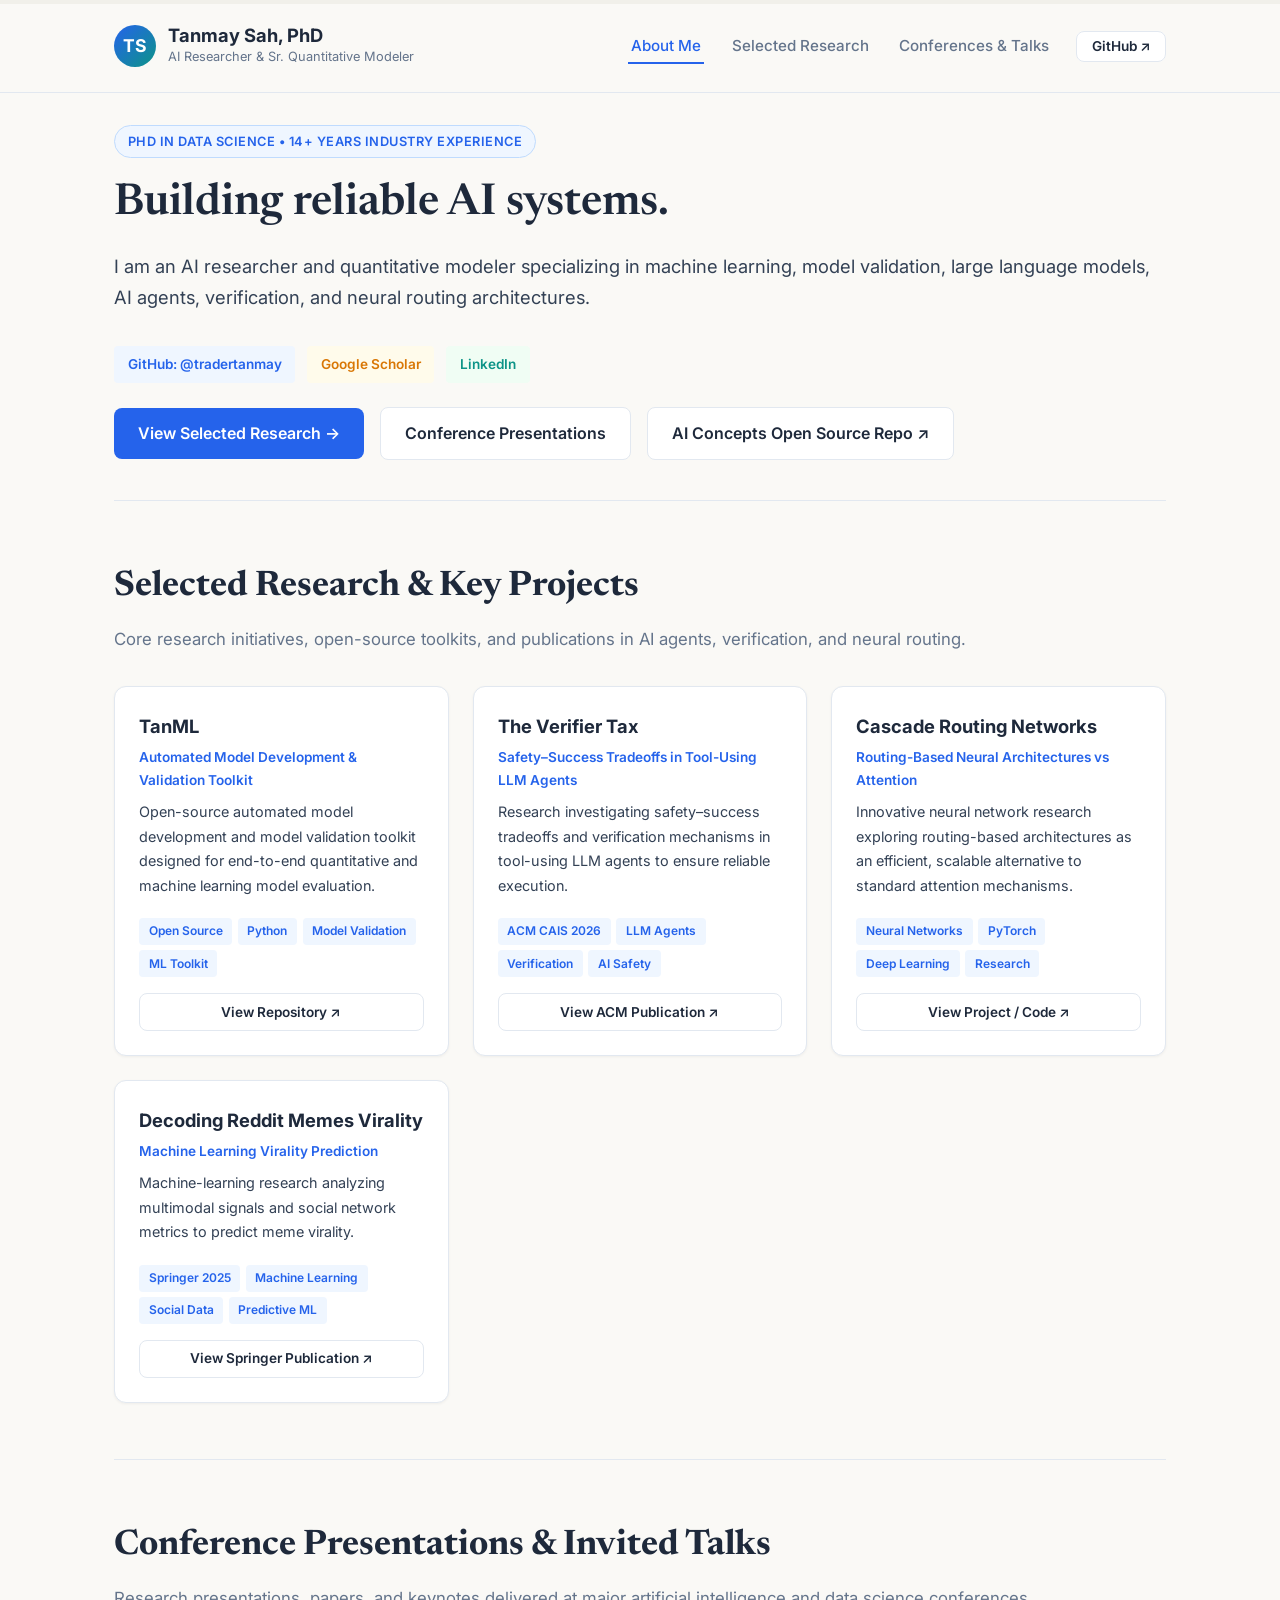
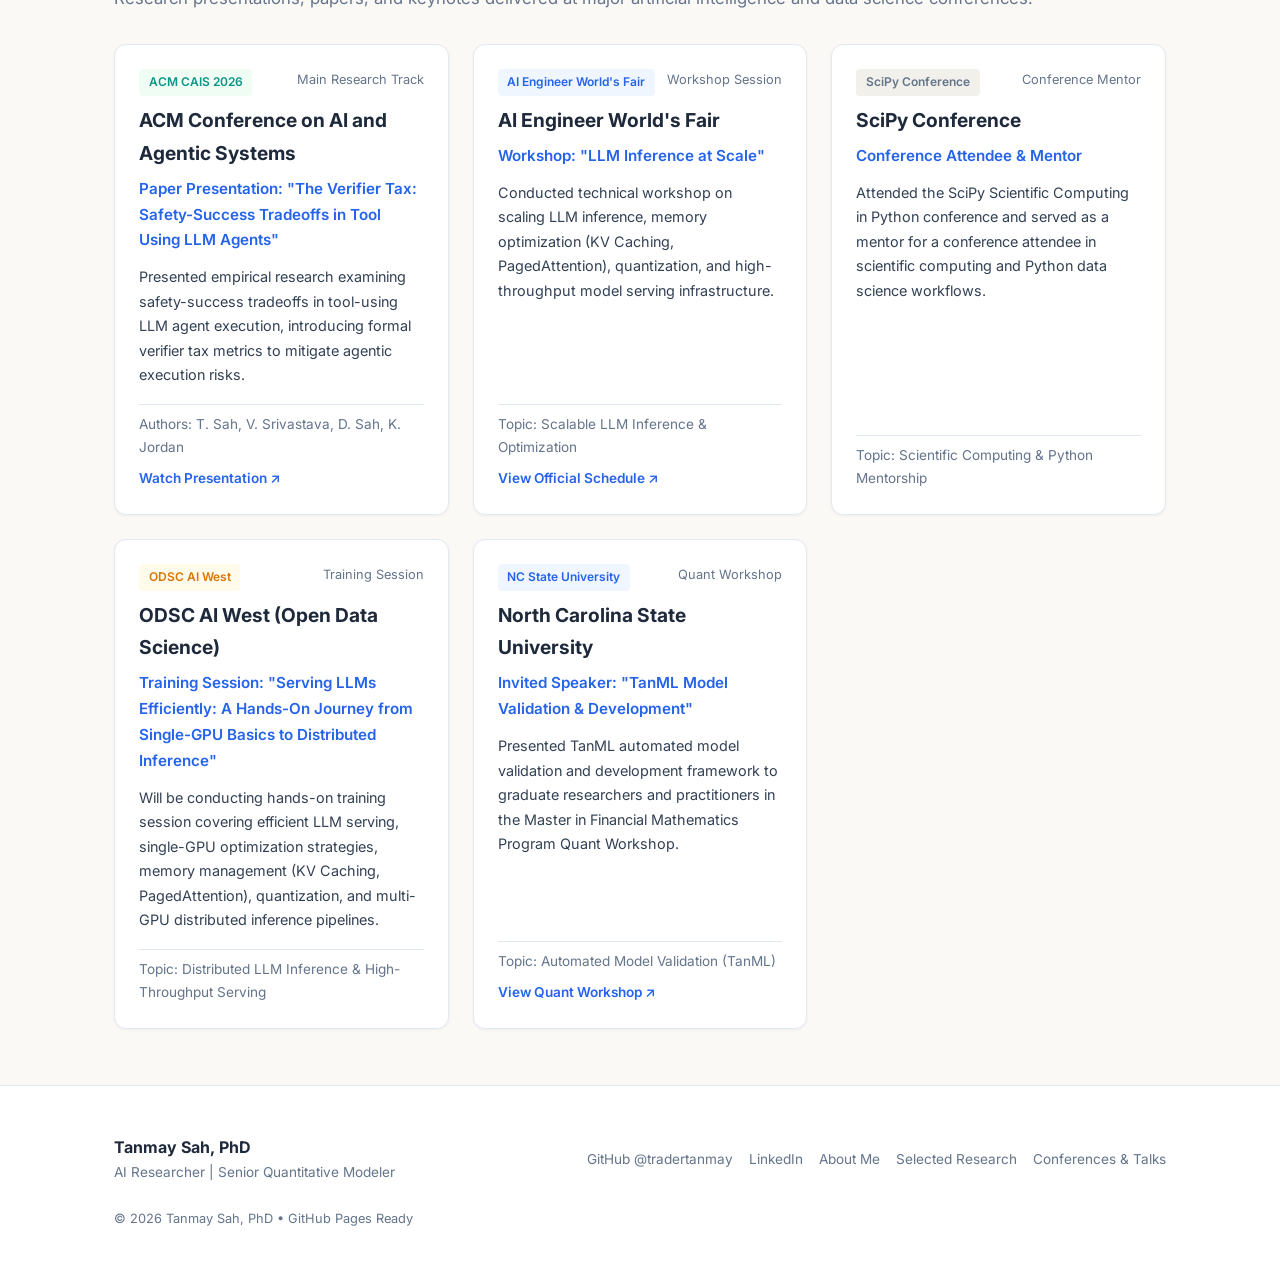
==== index.html @ 52bc6971 "Update Google Scholar profile link to zKhoa-QAAAAJ" ====
<!DOCTYPE html>
<html lang="en">
<head>
  <meta charset="UTF-8">
  <meta name="viewport" content="width=device-width, initial-scale=1.0">
  <title>Tanmay Sah, PhD | AI Researcher & Senior Quantitative Modeler</title>
  <meta name="description" content="Personal website of Dr. Tanmay Sah — AI Researcher & Senior Quantitative Modeler with 14+ years experience. Research, open source toolkits, and conference presentations.">
  
  <!-- CSS Stylesheets -->
  <link rel="stylesheet" href="css/style.css">
</head>
<body class="font-md">

  <!-- Reading Progress Bar -->
  <div id="reading-progress-container">
    <div id="reading-progress-bar"></div>
  </div>

  <!-- Header Navigation -->
  <header>
    <div class="container nav-wrapper">
      <a href="#" class="brand">
        <div class="brand-avatar">TS</div>
        <div class="brand-info">
          <h1>Tanmay Sah, PhD</h1>
          <p>AI Researcher & Sr. Quantitative Modeler</p>
        </div>
      </a>

      <ul class="nav-links" id="nav-menu">
        <li><a href="#about" class="nav-link active">About Me</a></li>
        <li><a href="#research" class="nav-link">Selected Research</a></li>
        <li><a href="#conferences" class="nav-link">Conferences & Talks</a></li>
        <li><a href="https://github.com/tradertanmay" target="_blank" class="btn-secondary" style="padding: 0.4rem 0.9rem; font-size: 0.85rem;">GitHub ↗</a></li>
      </ul>
    </div>
  </header>

  <main class="container">
    
    <!-- 1. ABOUT ME SECTION -->
    <section class="hero" id="about" style="padding-top: 2rem;">
      <div class="hero-tag">PhD in Data Science &bull; 14+ Years Industry Experience</div>
      <h2 class="hero-title">Building reliable AI systems.</h2>
      <p class="hero-description">
        I am an AI researcher and quantitative modeler specializing in machine learning, model validation, large language models, AI agents, verification, and neural routing architectures.
      </p>

      <!-- Academic & Social Badges -->
      <div style="display: flex; gap: 0.75rem; flex-wrap: wrap; margin-bottom: 1.5rem;">
        <a href="https://github.com/tradertanmay" target="_blank" class="badge badge-primary" style="text-decoration: none; padding: 0.45rem 0.85rem; font-size: 0.85rem;">GitHub: @tradertanmay</a>
        <a href="https://scholar.google.com/citations?hl=en&user=zKhoa-QAAAAJ" target="_blank" class="badge badge-warning" style="text-decoration: none; padding: 0.45rem 0.85rem; font-size: 0.85rem;">Google Scholar</a>
        <a href="https://www.linkedin.com/in/tanmay-sah/" target="_blank" class="badge badge-success" style="text-decoration: none; padding: 0.45rem 0.85rem; font-size: 0.85rem;">LinkedIn</a>
      </div>

      <div class="hero-actions">
        <a href="#research" class="btn-primary">View Selected Research →</a>
        <a href="#conferences" class="btn-secondary">Conference Presentations</a>
        <a href="https://github.com/tradertanmay/ai-concepts" target="_blank" class="btn-secondary">AI Concepts Open Source Repo ↗</a>
      </div>
    </section>

    <!-- 2. SELECTED RESEARCH & KEY PROJECTS -->
    <section class="section" id="research">
      <div class="section-header">
        <h2 class="section-title">Selected Research & Key Projects</h2>
        <p class="section-subtitle">Core research initiatives, open-source toolkits, and publications in AI agents, verification, and neural routing.</p>
      </div>

      <div class="grid-2" id="resume-projects-grid"></div>
    </section>

    <!-- 3. CONFERENCE PRESENTATIONS & INVITED TALKS -->
    <section class="section" id="conferences">
      <div class="section-header">
        <h2 class="section-title">Conference Presentations & Invited Talks</h2>
        <p class="section-subtitle">Research presentations, papers, and keynotes delivered at major artificial intelligence and data science conferences.</p>
      </div>

      <div class="grid-2">
        <div class="card" style="display: flex; flex-direction: column; justify-content: space-between;">
          <div>
            <div style="display: flex; justify-content: space-between; align-items: flex-start; margin-bottom: 0.5rem;">
              <span class="badge badge-success">ACM CAIS 2026</span>
              <span style="font-size: 0.8rem; color: var(--text-muted);">Main Research Track</span>
            </div>
            <h3 style="font-size: 1.2rem; color: var(--text-ink); margin-bottom: 0.4rem;">ACM Conference on AI and Agentic Systems</h3>
            <p style="font-size: 0.95rem; color: var(--accent-primary); font-weight: 600; margin-bottom: 0.75rem;">Paper Presentation: "The Verifier Tax: Safety-Success Tradeoffs in Tool Using LLM Agents"</p>
            <p style="font-size: 0.9rem; color: var(--text-body); margin-bottom: 1rem;">
              Presented empirical research examining safety-success tradeoffs in tool-using LLM agent execution, introducing formal verifier tax metrics to mitigate agentic execution risks.
            </p>
          </div>
          <div style="font-size: 0.85rem; color: var(--text-muted); border-top: 1px solid var(--border-color); padding-top: 0.5rem; display: flex; justify-content: space-between; align-items: center; flex-wrap: wrap; gap: 0.5rem;">
            <span>Authors: T. Sah, V. Srivastava, D. Sah, K. Jordan</span>
            <a href="https://www.youtube.com/watch?v=Mr5lr1MBDSM&t=310s" target="_blank" style="color: var(--accent-primary); font-weight: 600; text-decoration: none;">Watch Presentation ↗</a>
          </div>
        </div>

        <div class="card" style="display: flex; flex-direction: column; justify-content: space-between;">
          <div>
            <div style="display: flex; justify-content: space-between; align-items: flex-start; margin-bottom: 0.5rem;">
              <span class="badge badge-primary">AI Engineer World's Fair</span>
              <span style="font-size: 0.8rem; color: var(--text-muted);">Workshop Session</span>
            </div>
            <h3 style="font-size: 1.2rem; color: var(--text-ink); margin-bottom: 0.4rem;">AI Engineer World's Fair</h3>
            <p style="font-size: 0.95rem; color: var(--accent-primary); font-weight: 600; margin-bottom: 0.75rem;">Workshop: "LLM Inference at Scale"</p>
            <p style="font-size: 0.9rem; color: var(--text-body); margin-bottom: 1rem;">
              Conducted technical workshop on scaling LLM inference, memory optimization (KV Caching, PagedAttention), quantization, and high-throughput model serving infrastructure.
            </p>
          </div>
          <div style="font-size: 0.85rem; color: var(--text-muted); border-top: 1px solid var(--border-color); padding-top: 0.5rem; display: flex; justify-content: space-between; align-items: center; flex-wrap: wrap; gap: 0.5rem;">
            <span>Topic: Scalable LLM Inference & Optimization</span>
            <a href="https://www.ai.engineer/worldsfair/schedule?view=canvas&session=asn_slot_2026_06_29_workshop_track_03_1210_2026_06_15t12_20_19_746z" target="_blank" style="color: var(--accent-primary); font-weight: 600; text-decoration: none;">View Official Schedule ↗</a>
          </div>
        </div>

        <div class="card" style="display: flex; flex-direction: column; justify-content: space-between;">
          <div>
            <div style="display: flex; justify-content: space-between; align-items: flex-start; margin-bottom: 0.5rem;">
              <span class="badge">SciPy Conference</span>
              <span style="font-size: 0.8rem; color: var(--text-muted);">Conference Mentor</span>
            </div>
            <h3 style="font-size: 1.2rem; color: var(--text-ink); margin-bottom: 0.4rem;">SciPy Conference</h3>
            <p style="font-size: 0.95rem; color: var(--accent-primary); font-weight: 600; margin-bottom: 0.75rem;">Conference Attendee & Mentor</p>
            <p style="font-size: 0.9rem; color: var(--text-body); margin-bottom: 1rem;">
              Attended the SciPy Scientific Computing in Python conference and served as a mentor for a conference attendee in scientific computing and Python data science workflows.
            </p>
          </div>
          <div style="font-size: 0.85rem; color: var(--text-muted); border-top: 1px solid var(--border-color); padding-top: 0.5rem;">
            Topic: Scientific Computing & Python Mentorship
          </div>
        </div>

        <div class="card" style="display: flex; flex-direction: column; justify-content: space-between;">
          <div>
            <div style="display: flex; justify-content: space-between; align-items: flex-start; margin-bottom: 0.5rem;">
              <span class="badge badge-warning">ODSC AI West</span>
              <span style="font-size: 0.8rem; color: var(--text-muted);">Training Session</span>
            </div>
            <h3 style="font-size: 1.2rem; color: var(--text-ink); margin-bottom: 0.4rem;">ODSC AI West (Open Data Science)</h3>
            <p style="font-size: 0.95rem; color: var(--accent-primary); font-weight: 600; margin-bottom: 0.75rem;">Training Session: "Serving LLMs Efficiently: A Hands-On Journey from Single-GPU Basics to Distributed Inference"</p>
            <p style="font-size: 0.9rem; color: var(--text-body); margin-bottom: 1rem;">
              Will be conducting hands-on training session covering efficient LLM serving, single-GPU optimization strategies, memory management (KV Caching, PagedAttention), quantization, and multi-GPU distributed inference pipelines.
            </p>
          </div>
          <div style="font-size: 0.85rem; color: var(--text-muted); border-top: 1px solid var(--border-color); padding-top: 0.5rem;">
            Topic: Distributed LLM Inference & High-Throughput Serving
          </div>
        </div>

        <div class="card" style="display: flex; flex-direction: column; justify-content: space-between;">
          <div>
            <div style="display: flex; justify-content: space-between; align-items: flex-start; margin-bottom: 0.5rem;">
              <span class="badge badge-primary">NC State University</span>
              <span style="font-size: 0.8rem; color: var(--text-muted);">Quant Workshop</span>
            </div>
            <h3 style="font-size: 1.2rem; color: var(--text-ink); margin-bottom: 0.4rem;">North Carolina State University</h3>
            <p style="font-size: 0.95rem; color: var(--accent-primary); font-weight: 600; margin-bottom: 0.75rem;">Invited Speaker: "TanML Model Validation & Development"</p>
            <p style="font-size: 0.9rem; color: var(--text-body); margin-bottom: 1rem;">
              Presented TanML automated model validation and development framework to graduate researchers and practitioners in the Master in Financial Mathematics Program Quant Workshop.
            </p>
          </div>
          <div style="font-size: 0.85rem; color: var(--text-muted); border-top: 1px solid var(--border-color); padding-top: 0.5rem; display: flex; justify-content: space-between; align-items: center; flex-wrap: wrap; gap: 0.5rem;">
            <span>Topic: Automated Model Validation (TanML)</span>
            <a href="https://financialmath.sciences.ncsu.edu/quantworkshop/" target="_blank" style="color: var(--accent-primary); font-weight: 600; text-decoration: none;">View Quant Workshop ↗</a>
          </div>
        </div>
      </div>
    </section>

  </main>

  <!-- Footer -->
  <footer>
    <div class="container footer-content">
      <div>
        <h4 style="font-size: 1rem; color: var(--text-ink); font-weight: 700;">Tanmay Sah, PhD</h4>
        <p style="font-size: 0.85rem; color: var(--text-muted);">AI Researcher | Senior Quantitative Modeler</p>
      </div>

      <div style="display: flex; gap: 1rem; font-size: 0.85rem;">
        <a href="https://github.com/tradertanmay" target="_blank" style="color: var(--text-muted); text-decoration: none;">GitHub @tradertanmay</a>
        <a href="https://www.linkedin.com/in/tanmay-sah/" target="_blank" style="color: var(--text-muted); text-decoration: none;">LinkedIn</a>
        <a href="#about" style="color: var(--text-muted); text-decoration: none;">About Me</a>
        <a href="#research" style="color: var(--text-muted); text-decoration: none;">Selected Research</a>
        <a href="#conferences" style="color: var(--text-muted); text-decoration: none;">Conferences & Talks</a>
      </div>

      <div style="font-size: 0.8rem; color: var(--text-muted);">
        © 2026 Tanmay Sah, PhD &bull; GitHub Pages Ready
      </div>
    </div>
  </footer>

  <!-- JS Scripts -->
  <script src="js/resume-data.js"></script>
  <script src="js/app.js"></script>
</body>
</html>
---- css/style.css ----
/* ==========================================================================
   READER-FIRST COMFORT LIGHT THEME DESIGN SYSTEM
   ========================================================================== */

@import url('https://fonts.googleapis.com/css2?family=Inter:wght@400;500;600;700&family=Newsreader:ital,opsz,wght@0,6..72,400;0,6..72,600;1,6..72,400&family=JetBrains+Mono:wght@400;500&display=swap');

:root {
  /* Color Palette - Reader First Paper & Ink */
  --bg-paper: #FAF9F6;
  --bg-card: #FFFFFF;
  --bg-subtle: #F1F0EA;
  --bg-hover: #EBE8DF;
  
  --text-ink: #1E293B;
  --text-body: #334155;
  --text-muted: #64748B;
  --text-light: #94A3B8;
  
  --accent-primary: #2563EB;
  --accent-primary-hover: #1D4ED8;
  --accent-secondary: #0D9488;
  --accent-warm: #D97706;
  --accent-highlight: #FEF08A;
  
  --border-color: #E2E8F0;
  --border-dark: #CBD5E1;
  
  --shadow-sm: 0 1px 3px rgba(0, 0, 0, 0.05);
  --shadow-md: 0 4px 12px rgba(0, 0, 0, 0.06);
  --shadow-lg: 0 10px 25px rgba(0, 0, 0, 0.08);
  
  --font-serif: 'Newsreader', Georgia, serif;
  --font-sans: 'Inter', -apple-system, BlinkMacSystemFont, sans-serif;
  --font-mono: 'JetBrains Mono', monospace;

  --reading-measure: 720px;
  --font-scale: 1;
}

/* Font Size Modifiers for Reader Comfort */
body.font-sm { --font-scale: 0.9; }
body.font-md { --font-scale: 1; }
body.font-lg { --font-scale: 1.15; }
body.font-xl { --font-scale: 1.3; }

/* Reset & Base Styles */
*, *::before, *::after {
  box-sizing: border-box;
  margin: 0;
  padding: 0;
}

html {
  scroll-behavior: smooth;
  font-size: calc(16px * var(--font-scale));
}

body {
  background-color: var(--bg-paper);
  color: var(--text-body);
  font-family: var(--font-sans);
  line-height: 1.7;
  -webkit-font-smoothing: antialiased;
  -moz-osx-font-smoothing: grayscale;
  transition: background-color 0.3s ease, font-size 0.2s ease;
}

/* Reading Progress Bar */
#reading-progress-container {
  position: fixed;
  top: 0;
  left: 0;
  width: 100%;
  height: 4px;
  background: var(--bg-subtle);
  z-index: 1000;
}

#reading-progress-bar {
  height: 100%;
  width: 0%;
  background: linear-gradient(90deg, var(--accent-primary), var(--accent-secondary));
  transition: width 0.1s linear;
}

/* Container */
.container {
  max-width: 1100px;
  margin: 0 auto;
  padding: 0 1.5rem;
}

.reading-container {
  max-width: var(--reading-measure);
  margin: 0 auto;
}

/* Reader Control Bar */
.reader-toolbar {
  position: sticky;
  top: 4px;
  background: rgba(250, 249, 246, 0.92);
  backdrop-filter: blur(8px);
  border-bottom: 1px solid var(--border-color);
  padding: 0.75rem 0;
  z-index: 900;
  display: flex;
  justify-content: space-between;
  align-items: center;
}

.reader-controls {
  display: flex;
  align-items: center;
  gap: 0.5rem;
}

.btn-icon {
  background: var(--bg-card);
  border: 1px solid var(--border-color);
  color: var(--text-ink);
  padding: 0.4rem 0.75rem;
  border-radius: 6px;
  font-size: 0.85rem;
  font-weight: 500;
  cursor: pointer;
  display: inline-flex;
  align-items: center;
  gap: 0.4rem;
  transition: all 0.2s ease;
}

.btn-icon:hover {
  background: var(--bg-hover);
  border-color: var(--border-dark);
}

.btn-icon.active {
  background: var(--text-ink);
  color: var(--bg-card);
  border-color: var(--text-ink);
}

/* Header & Nav */
header {
  padding: 1.5rem 0;
  border-bottom: 1px solid var(--border-color);
}

.nav-wrapper {
  display: flex;
  justify-content: space-between;
  align-items: center;
}

.brand {
  display: flex;
  align-items: center;
  gap: 0.75rem;
  text-decoration: none;
  color: var(--text-ink);
}

.brand-avatar {
  width: 42px;
  height: 42px;
  border-radius: 50%;
  background: linear-gradient(135deg, var(--accent-primary), var(--accent-secondary));
  color: white;
  display: flex;
  align-items: center;
  justify-content: center;
  font-weight: 700;
  font-size: 1.1rem;
}

.brand-info h1 {
  font-family: var(--font-sans);
  font-size: 1.15rem;
  font-weight: 700;
  line-height: 1.2;
}

.brand-info p {
  font-size: 0.8rem;
  color: var(--text-muted);
}

.nav-links {
  display: flex;
  list-style: none;
  gap: 1.5rem;
  align-items: center;
}

.nav-link {
  text-decoration: none;
  color: var(--text-muted);
  font-weight: 500;
  font-size: 0.95rem;
  transition: color 0.2s ease;
  padding: 0.4rem 0.2rem;
  border-bottom: 2px solid transparent;
}

.nav-link:hover, .nav-link.active {
  color: var(--accent-primary);
  border-bottom-color: var(--accent-primary);
}

/* GitHub Star Pill Button */
.github-star-pill {
  display: inline-flex;
  align-items: center;
  gap: 0.5rem;
  background: #24292F;
  color: white;
  text-decoration: none;
  padding: 0.45rem 0.9rem;
  border-radius: 20px;
  font-size: 0.85rem;
  font-weight: 600;
  transition: transform 0.2s ease, box-shadow 0.2s ease;
}

.github-star-pill:hover {
  transform: translateY(-1px);
  box-shadow: var(--shadow-md);
}

.github-star-count {
  background: rgba(255, 255, 255, 0.2);
  padding: 0.15rem 0.45rem;
  border-radius: 10px;
  font-size: 0.75rem;
}

/* Hero Section */
.hero {
  padding: 3.5rem 0 2.5rem;
}

.hero-tag {
  display: inline-block;
  background: #EFF6FF;
  color: var(--accent-primary);
  border: 1px solid #BFDBFE;
  padding: 0.3rem 0.8rem;
  border-radius: 20px;
  font-size: 0.8rem;
  font-weight: 600;
  margin-bottom: 1.25rem;
  text-transform: uppercase;
  letter-spacing: 0.5px;
}

.hero-title {
  font-family: var(--font-serif);
  font-size: 2.75rem;
  font-weight: 600;
  color: var(--text-ink);
  line-height: 1.2;
  margin-bottom: 1.25rem;
}

.hero-description {
  font-size: 1.15rem;
  color: var(--text-body);
  margin-bottom: 2rem;
  max-width: 100%;
}

.hero-actions {
  display: flex;
  gap: 1rem;
  flex-wrap: wrap;
  align-items: center;
}

.btn-primary {
  background: var(--accent-primary);
  color: white;
  text-decoration: none;
  padding: 0.75rem 1.5rem;
  border-radius: 8px;
  font-weight: 600;
  border: none;
  cursor: pointer;
  transition: background-color 0.2s ease;
}

.btn-primary:hover {
  background: var(--accent-primary-hover);
}

.btn-secondary {
  background: var(--bg-card);
  color: var(--text-ink);
  text-decoration: none;
  padding: 0.75rem 1.5rem;
  border-radius: 8px;
  font-weight: 600;
  border: 1px solid var(--border-color);
  cursor: pointer;
  transition: all 0.2s ease;
}

.btn-secondary:hover {
  background: var(--bg-hover);
}

/* Sections */
.section {
  padding: 3.5rem 0;
  border-top: 1px solid var(--border-color);
}

.section-header {
  margin-bottom: 2rem;
}

.section-title {
  font-family: var(--font-serif);
  font-size: 2.2rem;
  color: var(--text-ink);
  margin-bottom: 0.5rem;
}

.section-subtitle {
  color: var(--text-muted);
  font-size: 1.05rem;
}

/* Cards & Grid */
.grid-2 {
  display: grid;
  grid-template-columns: repeat(auto-fit, minmax(320px, 1fr));
  gap: 1.5rem;
}

.grid-3 {
  display: grid;
  grid-template-columns: repeat(auto-fit, minmax(280px, 1fr));
  gap: 1.5rem;
}

.card {
  background: var(--bg-card);
  border: 1px solid var(--border-color);
  border-radius: 12px;
  padding: 1.5rem;
  box-shadow: var(--shadow-sm);
  transition: transform 0.2s ease, box-shadow 0.2s ease;
}

.card:hover {
  transform: translateY(-2px);
  box-shadow: var(--shadow-md);
}

/* Badge Tags */
.badge {
  display: inline-block;
  padding: 0.2rem 0.6rem;
  border-radius: 4px;
  font-size: 0.75rem;
  font-weight: 600;
  background: var(--bg-subtle);
  color: var(--text-muted);
}

.badge-primary {
  background: #EFF6FF;
  color: var(--accent-primary);
}

.badge-success {
  background: #F0FDF4;
  color: var(--accent-secondary);
}

.badge-warning {
  background: #FFFBEB;
  color: var(--accent-warm);
}

/* Interactive 5-Star Rating Widget */
.rating-widget {
  display: flex;
  align-items: center;
  gap: 0.75rem;
  padding: 0.75rem 1rem;
  background: var(--bg-subtle);
  border-radius: 8px;
  margin-top: 1rem;
  border: 1px solid var(--border-color);
}

.rating-stars {
  display: flex;
  gap: 0.25rem;
}

.star-btn {
  background: none;
  border: none;
  font-size: 1.25rem;
  cursor: pointer;
  color: #CBD5E1;
  transition: color 0.15s ease, transform 0.15s ease;
}

.star-btn.active, .star-btn:hover {
  color: #F59E0B;
  transform: scale(1.2);
}

.rating-text {
  font-size: 0.85rem;
  color: var(--text-muted);
  font-weight: 500;
}

/* Modal Reader */
.modal-overlay {
  position: fixed;
  top: 0;
  left: 0;
  width: 100%;
  height: 100%;
  background: rgba(15, 23, 42, 0.6);
  backdrop-filter: blur(4px);
  z-index: 2000;
  display: none;
  align-items: center;
  justify-content: center;
  padding: 1.5rem;
}

.modal-overlay.active {
  display: flex;
}

.modal-card {
  background: var(--bg-paper);
  width: 100%;
  max-width: 800px;
  max-height: 90vh;
  border-radius: 16px;
  border: 1px solid var(--border-color);
  box-shadow: var(--shadow-lg);
  overflow-y: auto;
  position: relative;
  padding: 2.5rem;
}

.modal-close {
  position: absolute;
  top: 1.25rem;
  right: 1.25rem;
  background: var(--bg-card);
  border: 1px solid var(--border-color);
  border-radius: 50%;
  width: 36px;
  height: 36px;
  display: flex;
  align-items: center;
  justify-content: center;
  cursor: pointer;
  font-size: 1.1rem;
  color: var(--text-muted);
  transition: all 0.2s ease;
}

.modal-close:hover {
  background: var(--text-ink);
  color: white;
}

/* Reader Mode overrides */
body.reader-mode header,
body.reader-mode .hero,
body.reader-mode footer,
body.reader-mode .non-reader-element {
  display: none !important;
}

body.reader-mode .section {
  border-top: none;
  padding: 1rem 0;
}

/* Footer */
footer {
  padding: 3rem 0;
  border-top: 1px solid var(--border-color);
  background: var(--bg-card);
}

.footer-content {
  display: flex;
  justify-content: space-between;
  align-items: center;
  flex-wrap: wrap;
  gap: 1.5rem;
}

/* Responsive */
@media (max-width: 768px) {
  .hero-title { font-size: 2rem; }
  .nav-links { display: none; }
}
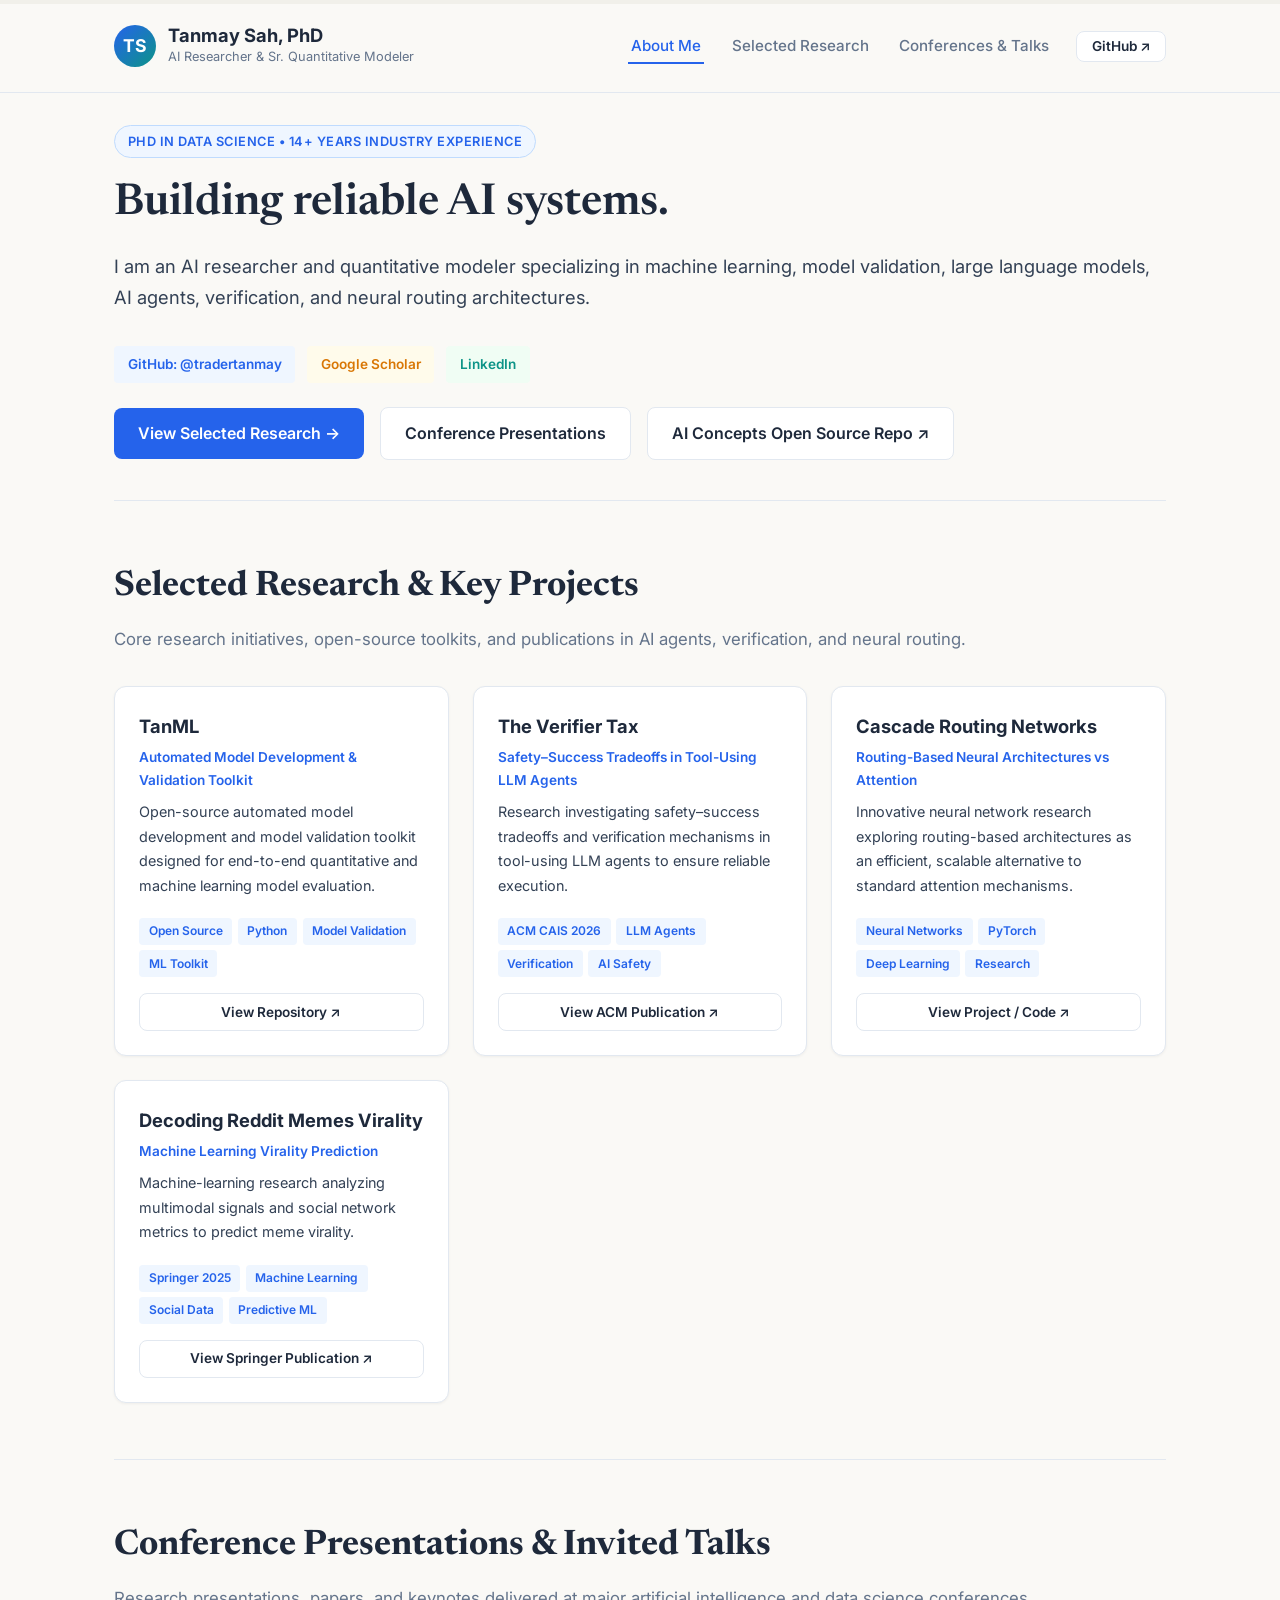
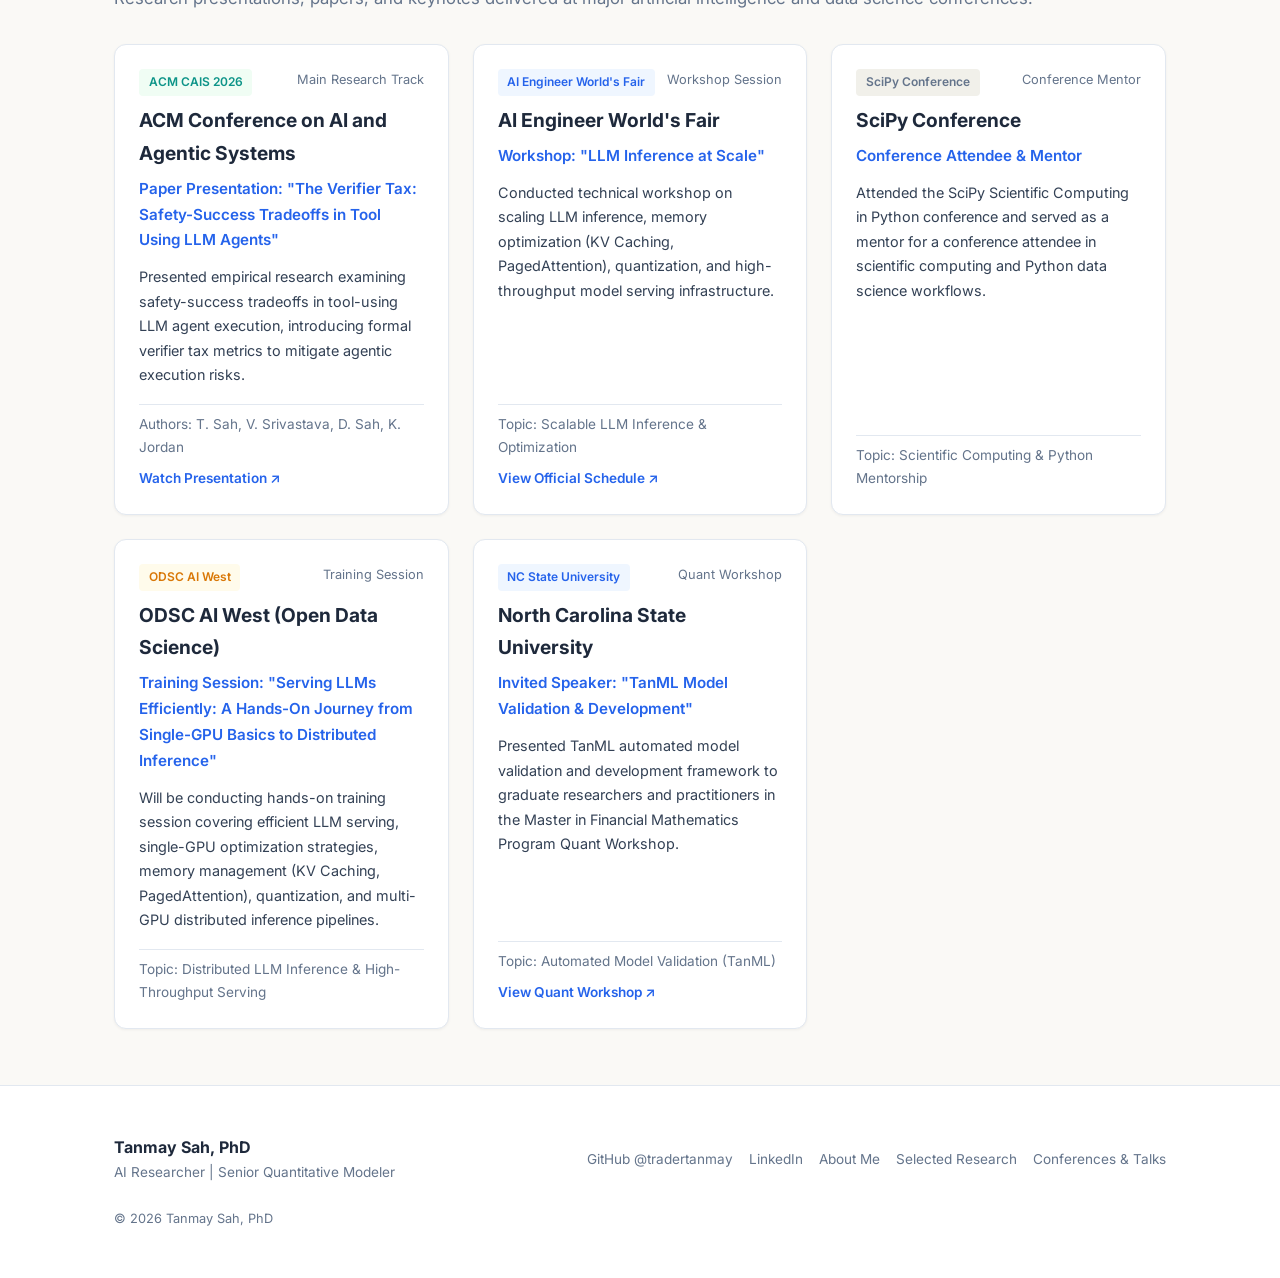
==== commit a305f430: "Remove GitHub Pages Ready text from footer copyright" ====
--- a/index.html
+++ b/index.html
@@ -187,7 +187,7 @@
       </div>
 
       <div style="font-size: 0.8rem; color: var(--text-muted);">
-        © 2026 Tanmay Sah, PhD &bull; GitHub Pages Ready
+        © 2026 Tanmay Sah, PhD
       </div>
     </div>
   </footer>
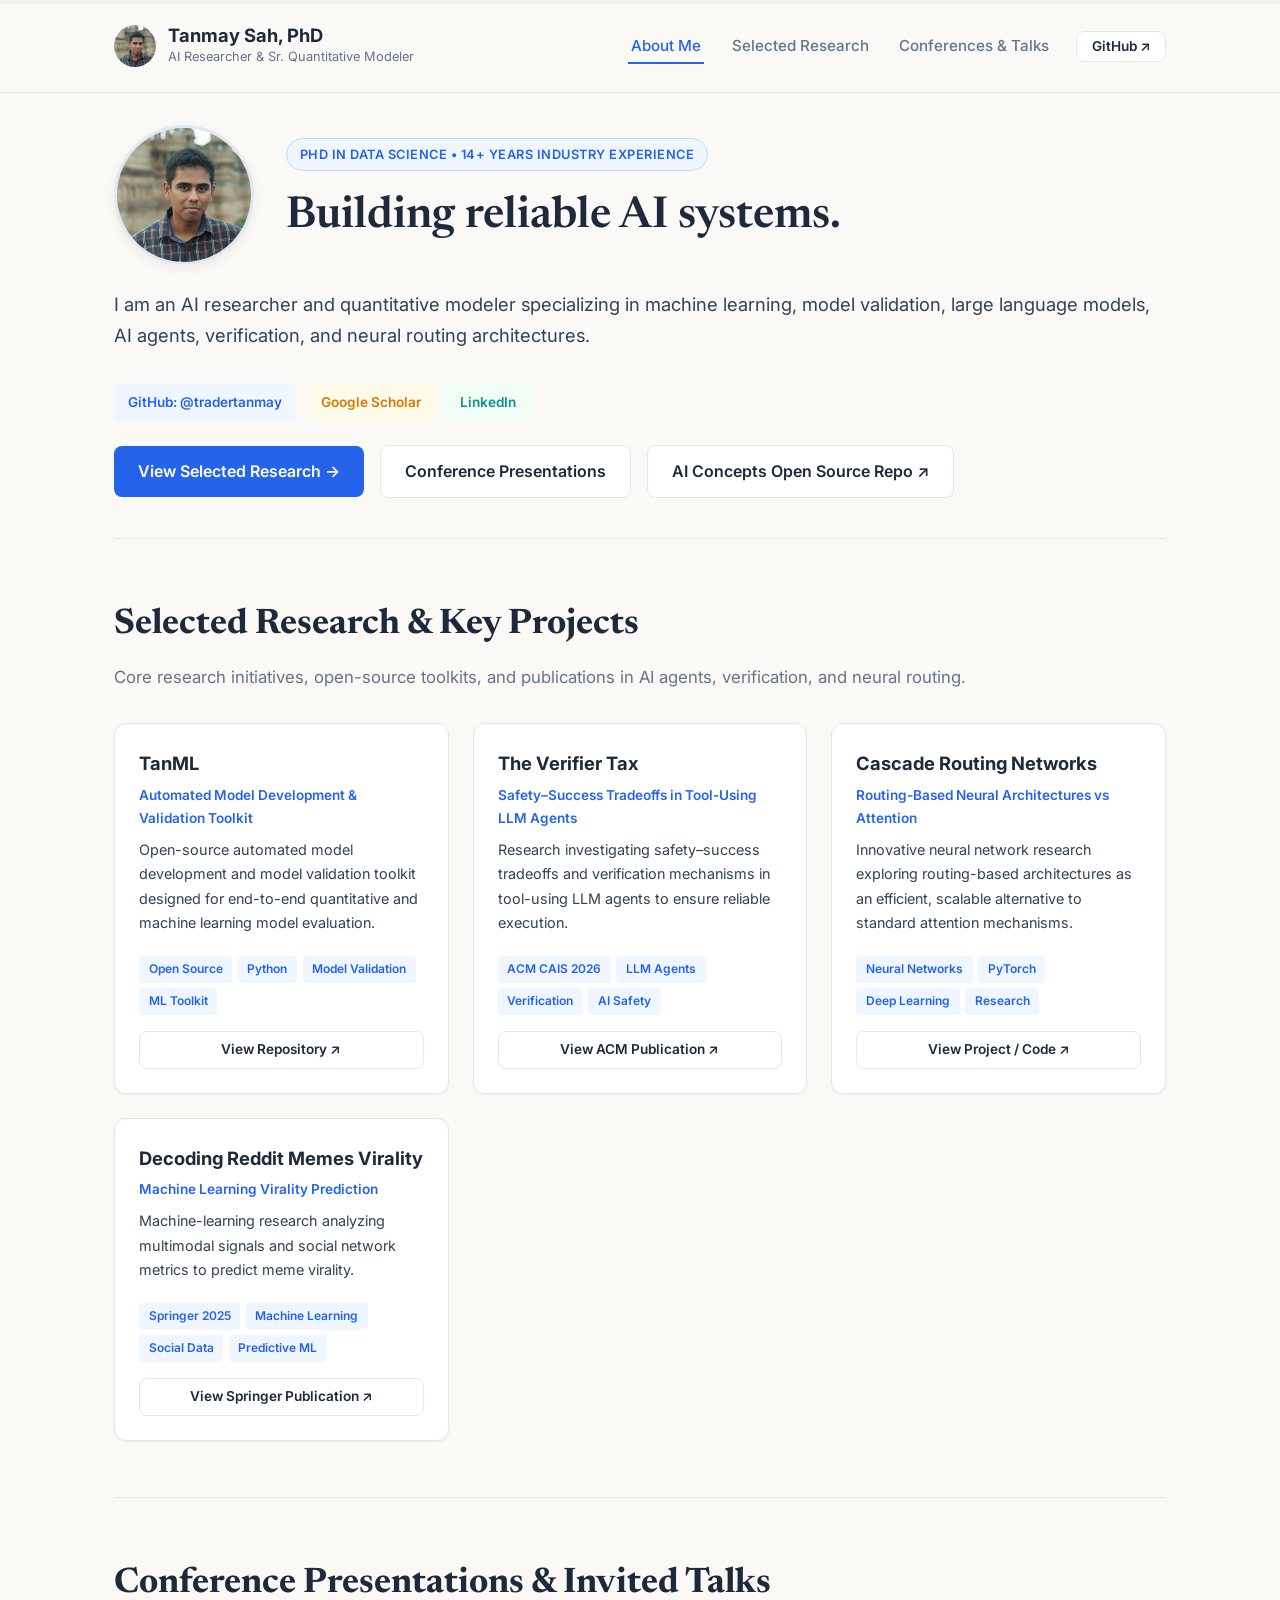
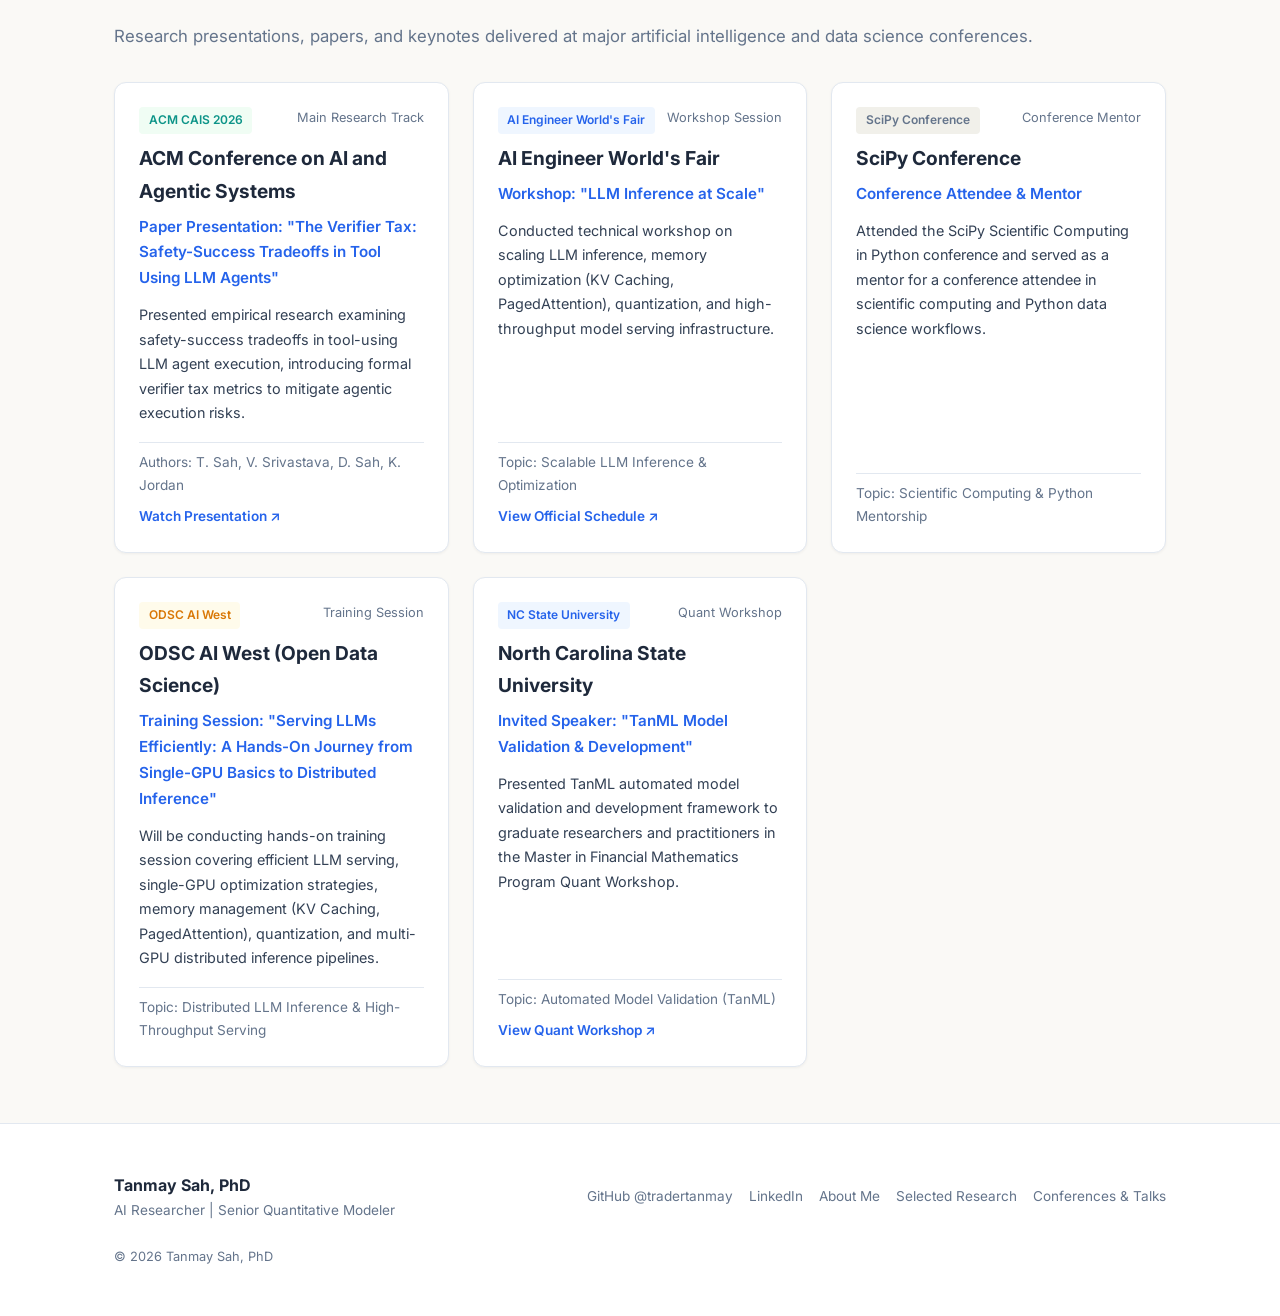
==== commit 262bdbcb: "Add profile picture to hero section and header avatar" ====
--- a/index.html
+++ b/index.html
@@ -20,7 +20,7 @@
   <header>
     <div class="container nav-wrapper">
       <a href="#" class="brand">
-        <div class="brand-avatar">TS</div>
+        <img src="img/profile.jpg" alt="Tanmay Sah, PhD" class="brand-avatar" style="object-fit: cover;">
         <div class="brand-info">
           <h1>Tanmay Sah, PhD</h1>
           <p>AI Researcher & Sr. Quantitative Modeler</p>
@@ -40,8 +40,14 @@
     
     <!-- 1. ABOUT ME SECTION -->
     <section class="hero" id="about" style="padding-top: 2rem;">
-      <div class="hero-tag">PhD in Data Science &bull; 14+ Years Industry Experience</div>
-      <h2 class="hero-title">Building reliable AI systems.</h2>
+      <div style="display: flex; gap: 2rem; align-items: center; flex-wrap: wrap; margin-bottom: 1.5rem;">
+        <img src="img/profile.jpg" alt="Dr. Tanmay Sah, PhD" style="width: 140px; height: 140px; border-radius: 50%; object-fit: cover; border: 3px solid var(--border-color); box-shadow: var(--shadow-md);">
+        <div style="flex: 1; min-width: 280px;">
+          <div class="hero-tag">PhD in Data Science &bull; 14+ Years Industry Experience</div>
+          <h2 class="hero-title" style="margin-bottom: 0.5rem;">Building reliable AI systems.</h2>
+        </div>
+      </div>
+
       <p class="hero-description">
         I am an AI researcher and quantitative modeler specializing in machine learning, model validation, large language models, AI agents, verification, and neural routing architectures.
       </p>
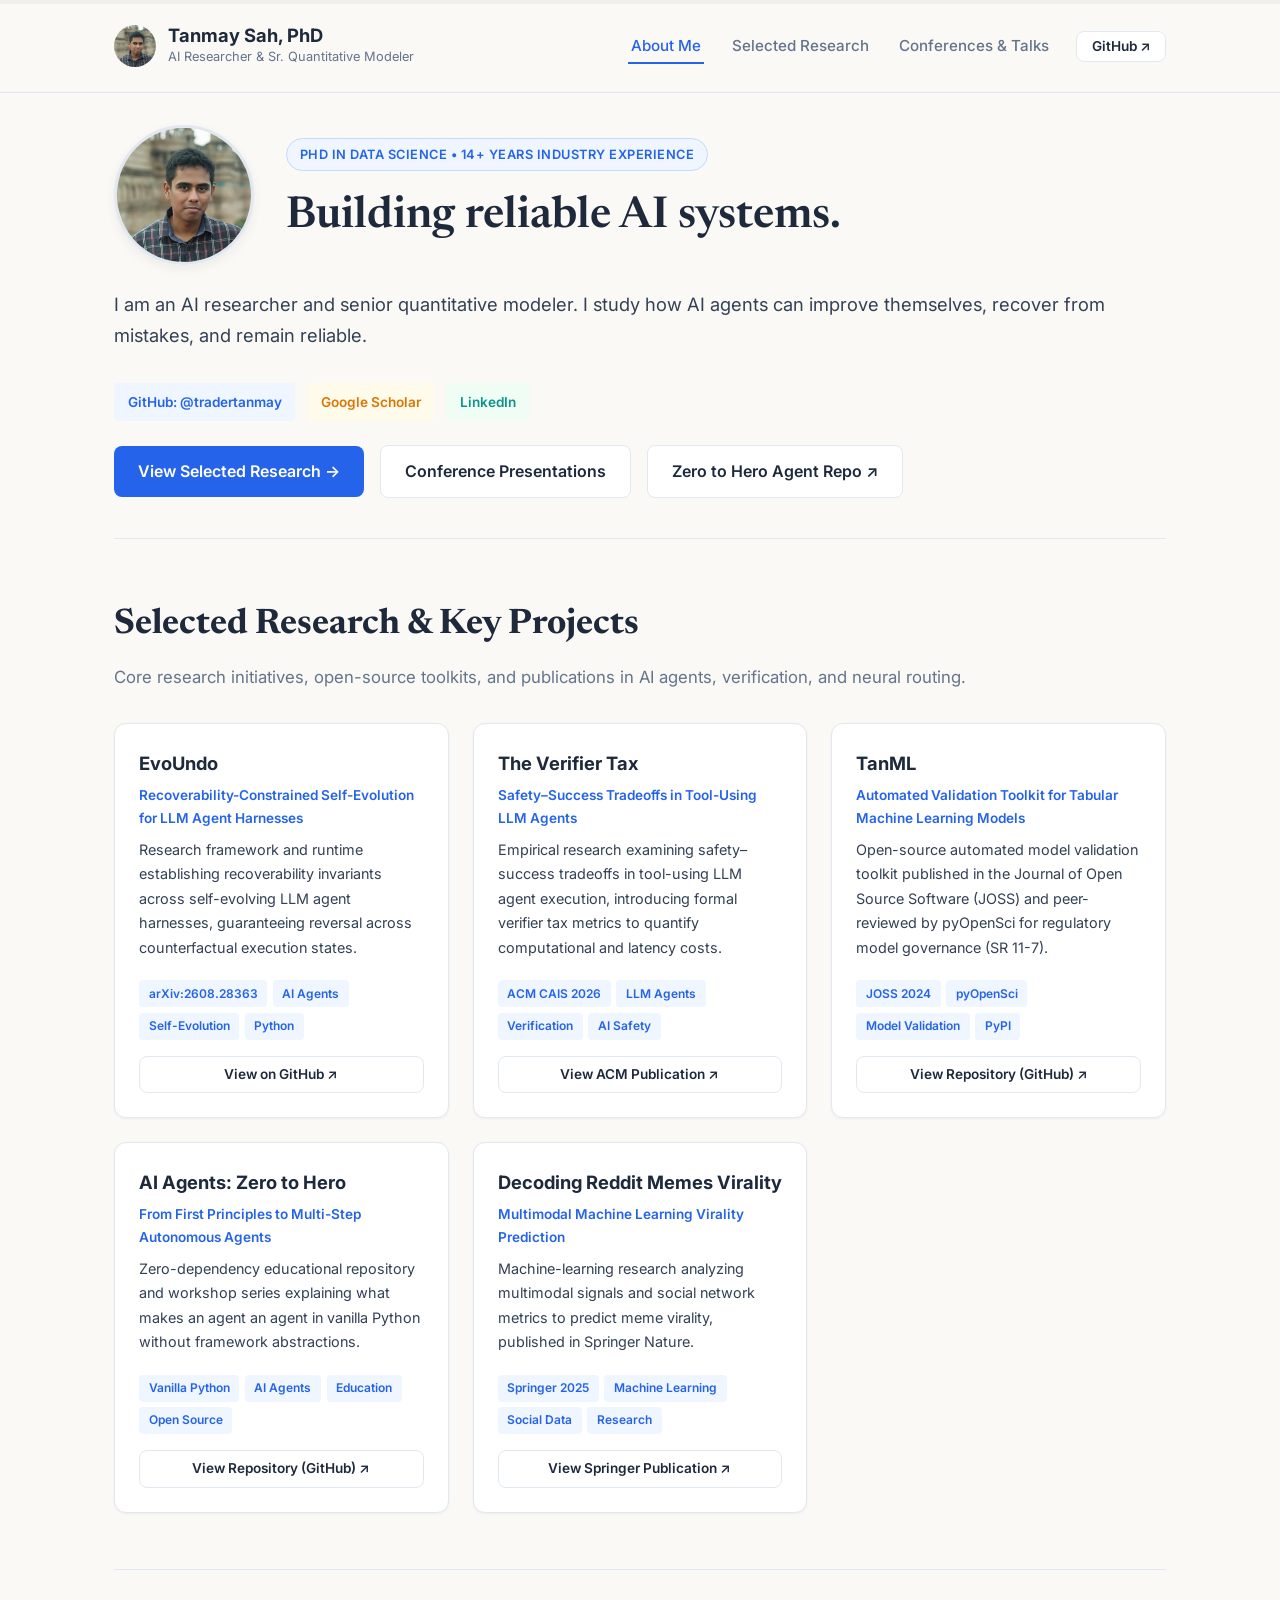
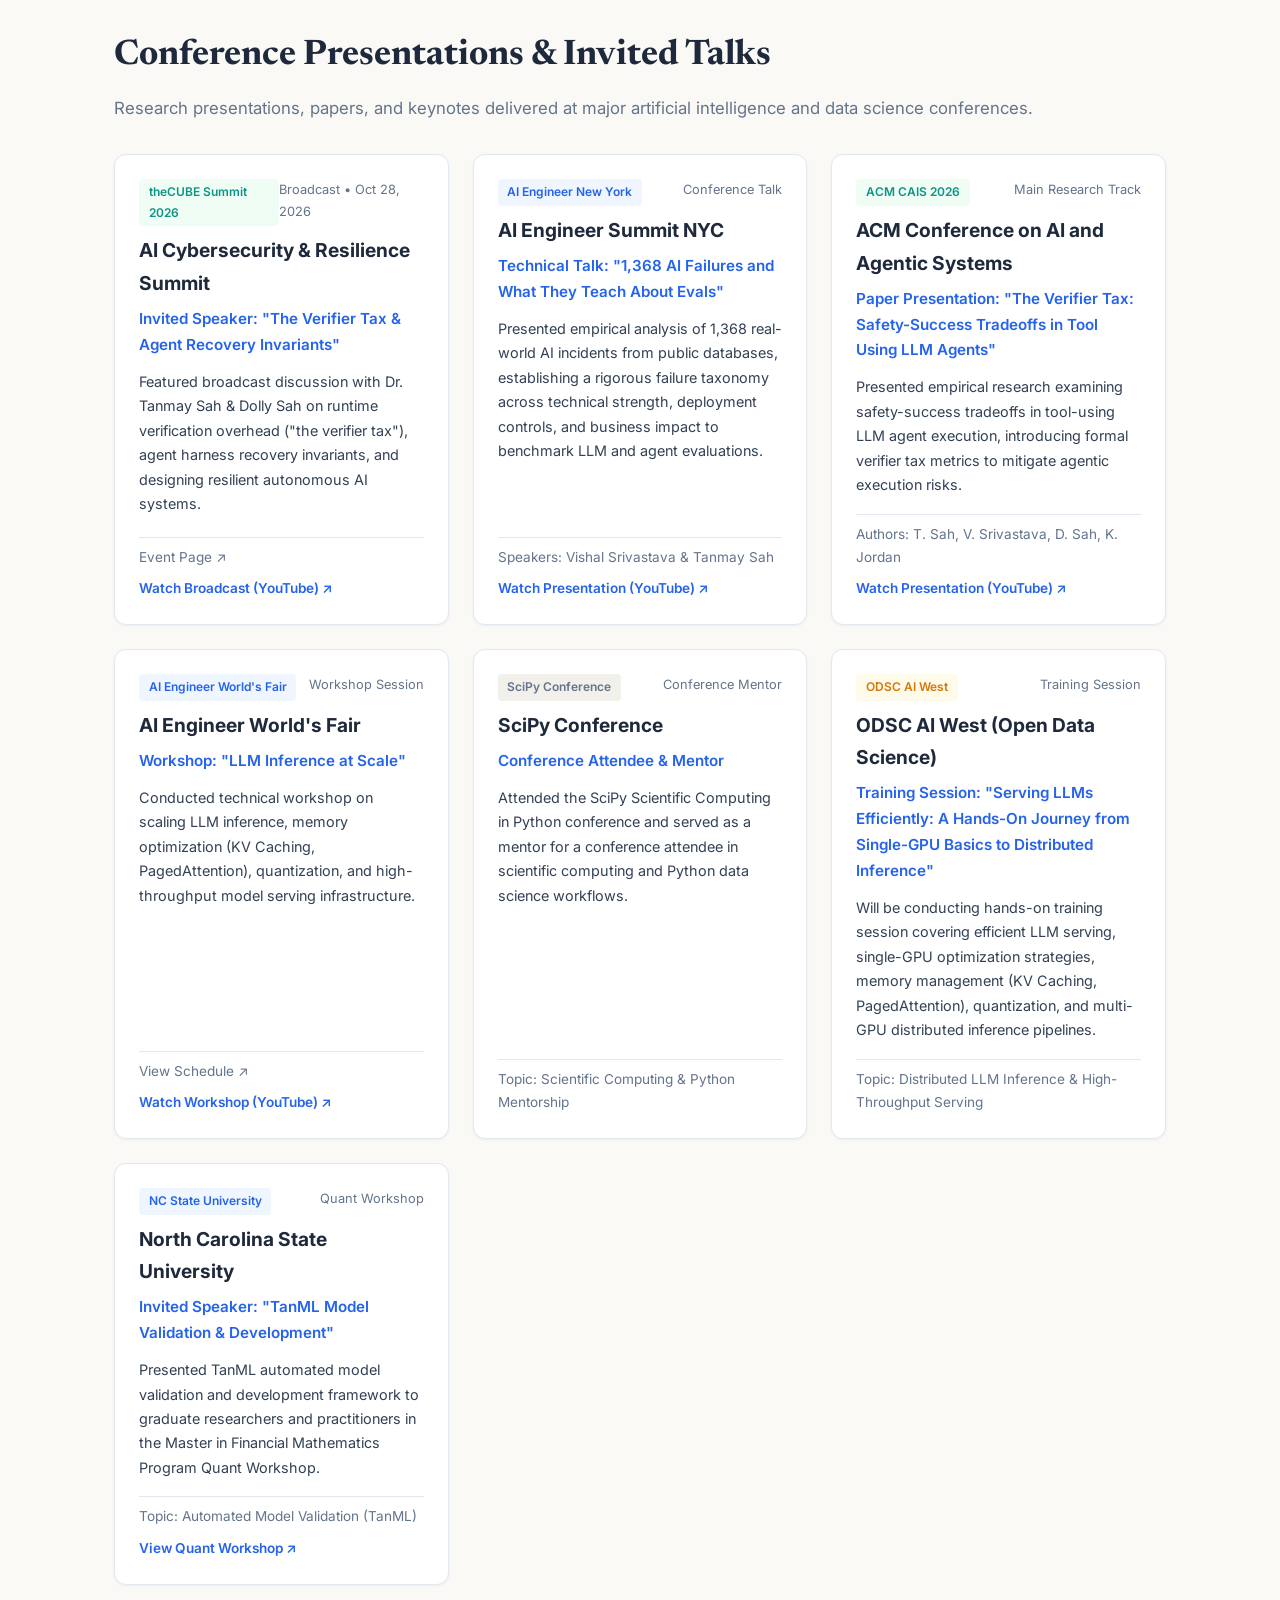
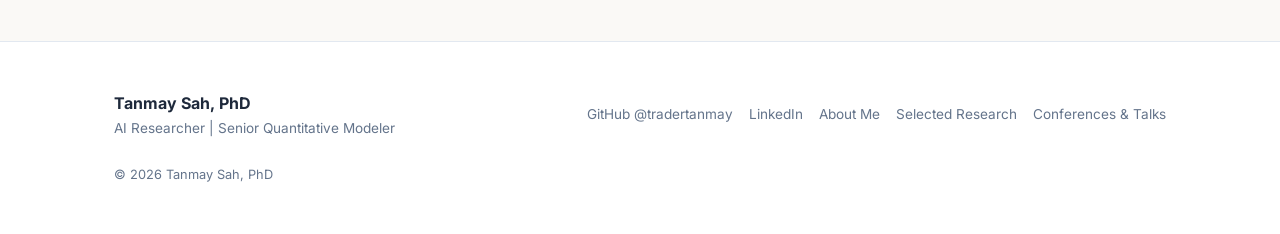
==== commit d00622e9: "feat: update original portfolio with simplified bio, EvoUndo, TanML links, AI Engineer NY, and theCU" ====
--- a/index.html
+++ b/index.html
@@ -49,7 +49,7 @@
       </div>
 
       <p class="hero-description">
-        I am an AI researcher and quantitative modeler specializing in machine learning, model validation, large language models, AI agents, verification, and neural routing architectures.
+        I am an AI researcher and senior quantitative modeler. I study how AI agents can improve themselves, recover from mistakes, and remain reliable.
       </p>
 
       <!-- Academic & Social Badges -->
@@ -62,7 +62,7 @@
       <div class="hero-actions">
         <a href="#research" class="btn-primary">View Selected Research →</a>
         <a href="#conferences" class="btn-secondary">Conference Presentations</a>
-        <a href="https://github.com/tradertanmay/ai-concepts" target="_blank" class="btn-secondary">AI Concepts Open Source Repo ↗</a>
+        <a href="https://github.com/tradertanmay/ai-agents-zero-to-hero" target="_blank" class="btn-secondary">Zero to Hero Agent Repo ↗</a>
       </div>
     </section>
 
@@ -84,6 +84,45 @@
       </div>
 
       <div class="grid-2">
+        <!-- theCUBE Summit 2026 -->
+        <div class="card" style="display: flex; flex-direction: column; justify-content: space-between;">
+          <div>
+            <div style="display: flex; justify-content: space-between; align-items: flex-start; margin-bottom: 0.5rem;">
+              <span class="badge badge-success">theCUBE Summit 2026</span>
+              <span style="font-size: 0.8rem; color: var(--text-muted);">Broadcast &bull; Oct 28, 2026</span>
+            </div>
+            <h3 style="font-size: 1.2rem; color: var(--text-ink); margin-bottom: 0.4rem;">AI Cybersecurity & Resilience Summit</h3>
+            <p style="font-size: 0.95rem; color: var(--accent-primary); font-weight: 600; margin-bottom: 0.75rem;">Invited Speaker: "The Verifier Tax & Agent Recovery Invariants"</p>
+            <p style="font-size: 0.9rem; color: var(--text-body); margin-bottom: 1rem;">
+              Featured broadcast discussion with Dr. Tanmay Sah & Dolly Sah on runtime verification overhead ("the verifier tax"), agent harness recovery invariants, and designing resilient autonomous AI systems.
+            </p>
+          </div>
+          <div style="font-size: 0.85rem; color: var(--text-muted); border-top: 1px solid var(--border-color); padding-top: 0.5rem; display: flex; justify-content: space-between; align-items: center; flex-wrap: wrap; gap: 0.5rem;">
+            <a href="https://www.thecube.net/events/thecube/ai-cybersecurity-and-resilience-summit" target="_blank" style="color: var(--text-muted); text-decoration: none;">Event Page ↗</a>
+            <a href="https://www.youtube.com/watch?v=lpb95x5S2_E" target="_blank" style="color: var(--accent-primary); font-weight: 600; text-decoration: none;">Watch Broadcast (YouTube) ↗</a>
+          </div>
+        </div>
+
+        <!-- AI Engineer New York -->
+        <div class="card" style="display: flex; flex-direction: column; justify-content: space-between;">
+          <div>
+            <div style="display: flex; justify-content: space-between; align-items: flex-start; margin-bottom: 0.5rem;">
+              <span class="badge badge-primary">AI Engineer New York</span>
+              <span style="font-size: 0.8rem; color: var(--text-muted);">Conference Talk</span>
+            </div>
+            <h3 style="font-size: 1.2rem; color: var(--text-ink); margin-bottom: 0.4rem;">AI Engineer Summit NYC</h3>
+            <p style="font-size: 0.95rem; color: var(--accent-primary); font-weight: 600; margin-bottom: 0.75rem;">Technical Talk: "1,368 AI Failures and What They Teach About Evals"</p>
+            <p style="font-size: 0.9rem; color: var(--text-body); margin-bottom: 1rem;">
+              Presented empirical analysis of 1,368 real-world AI incidents from public databases, establishing a rigorous failure taxonomy across technical strength, deployment controls, and business impact to benchmark LLM and agent evaluations.
+            </p>
+          </div>
+          <div style="font-size: 0.85rem; color: var(--text-muted); border-top: 1px solid var(--border-color); padding-top: 0.5rem; display: flex; justify-content: space-between; align-items: center; flex-wrap: wrap; gap: 0.5rem;">
+            <span>Speakers: Vishal Srivastava & Tanmay Sah</span>
+            <a href="https://www.youtube.com/watch?v=mMw3arwQsL0" target="_blank" style="color: var(--accent-primary); font-weight: 600; text-decoration: none;">Watch Presentation (YouTube) ↗</a>
+          </div>
+        </div>
+
+        <!-- ACM CAIS 2026 -->
         <div class="card" style="display: flex; flex-direction: column; justify-content: space-between;">
           <div>
             <div style="display: flex; justify-content: space-between; align-items: flex-start; margin-bottom: 0.5rem;">
@@ -98,10 +137,11 @@
           </div>
           <div style="font-size: 0.85rem; color: var(--text-muted); border-top: 1px solid var(--border-color); padding-top: 0.5rem; display: flex; justify-content: space-between; align-items: center; flex-wrap: wrap; gap: 0.5rem;">
             <span>Authors: T. Sah, V. Srivastava, D. Sah, K. Jordan</span>
-            <a href="https://www.youtube.com/watch?v=Mr5lr1MBDSM&t=310s" target="_blank" style="color: var(--accent-primary); font-weight: 600; text-decoration: none;">Watch Presentation ↗</a>
-          </div>
-        </div>
-
+            <a href="https://www.youtube.com/watch?v=Mr5lr1MBDSM&t=310s" target="_blank" style="color: var(--accent-primary); font-weight: 600; text-decoration: none;">Watch Presentation (YouTube) ↗</a>
+          </div>
+        </div>
+
+        <!-- AI Engineer World's Fair -->
         <div class="card" style="display: flex; flex-direction: column; justify-content: space-between;">
           <div>
             <div style="display: flex; justify-content: space-between; align-items: flex-start; margin-bottom: 0.5rem;">
@@ -115,8 +155,8 @@
             </p>
           </div>
           <div style="font-size: 0.85rem; color: var(--text-muted); border-top: 1px solid var(--border-color); padding-top: 0.5rem; display: flex; justify-content: space-between; align-items: center; flex-wrap: wrap; gap: 0.5rem;">
-            <span>Topic: Scalable LLM Inference & Optimization</span>
-            <a href="https://www.ai.engineer/worldsfair/schedule?view=canvas&session=asn_slot_2026_06_29_workshop_track_03_1210_2026_06_15t12_20_19_746z" target="_blank" style="color: var(--accent-primary); font-weight: 600; text-decoration: none;">View Official Schedule ↗</a>
+            <a href="https://www.ai.engineer/worldsfair/schedule?view=canvas&session=asn_slot_2026_06_29_workshop_track_03_1210_2026_06_15t12_20_19_746z" target="_blank" style="color: var(--text-muted); text-decoration: none;">View Schedule ↗</a>
+            <a href="https://www.youtube.com/watch?v=y2W4FNAuPEA" target="_blank" style="color: var(--accent-primary); font-weight: 600; text-decoration: none;">Watch Workshop (YouTube) ↗</a>
           </div>
         </div>
 
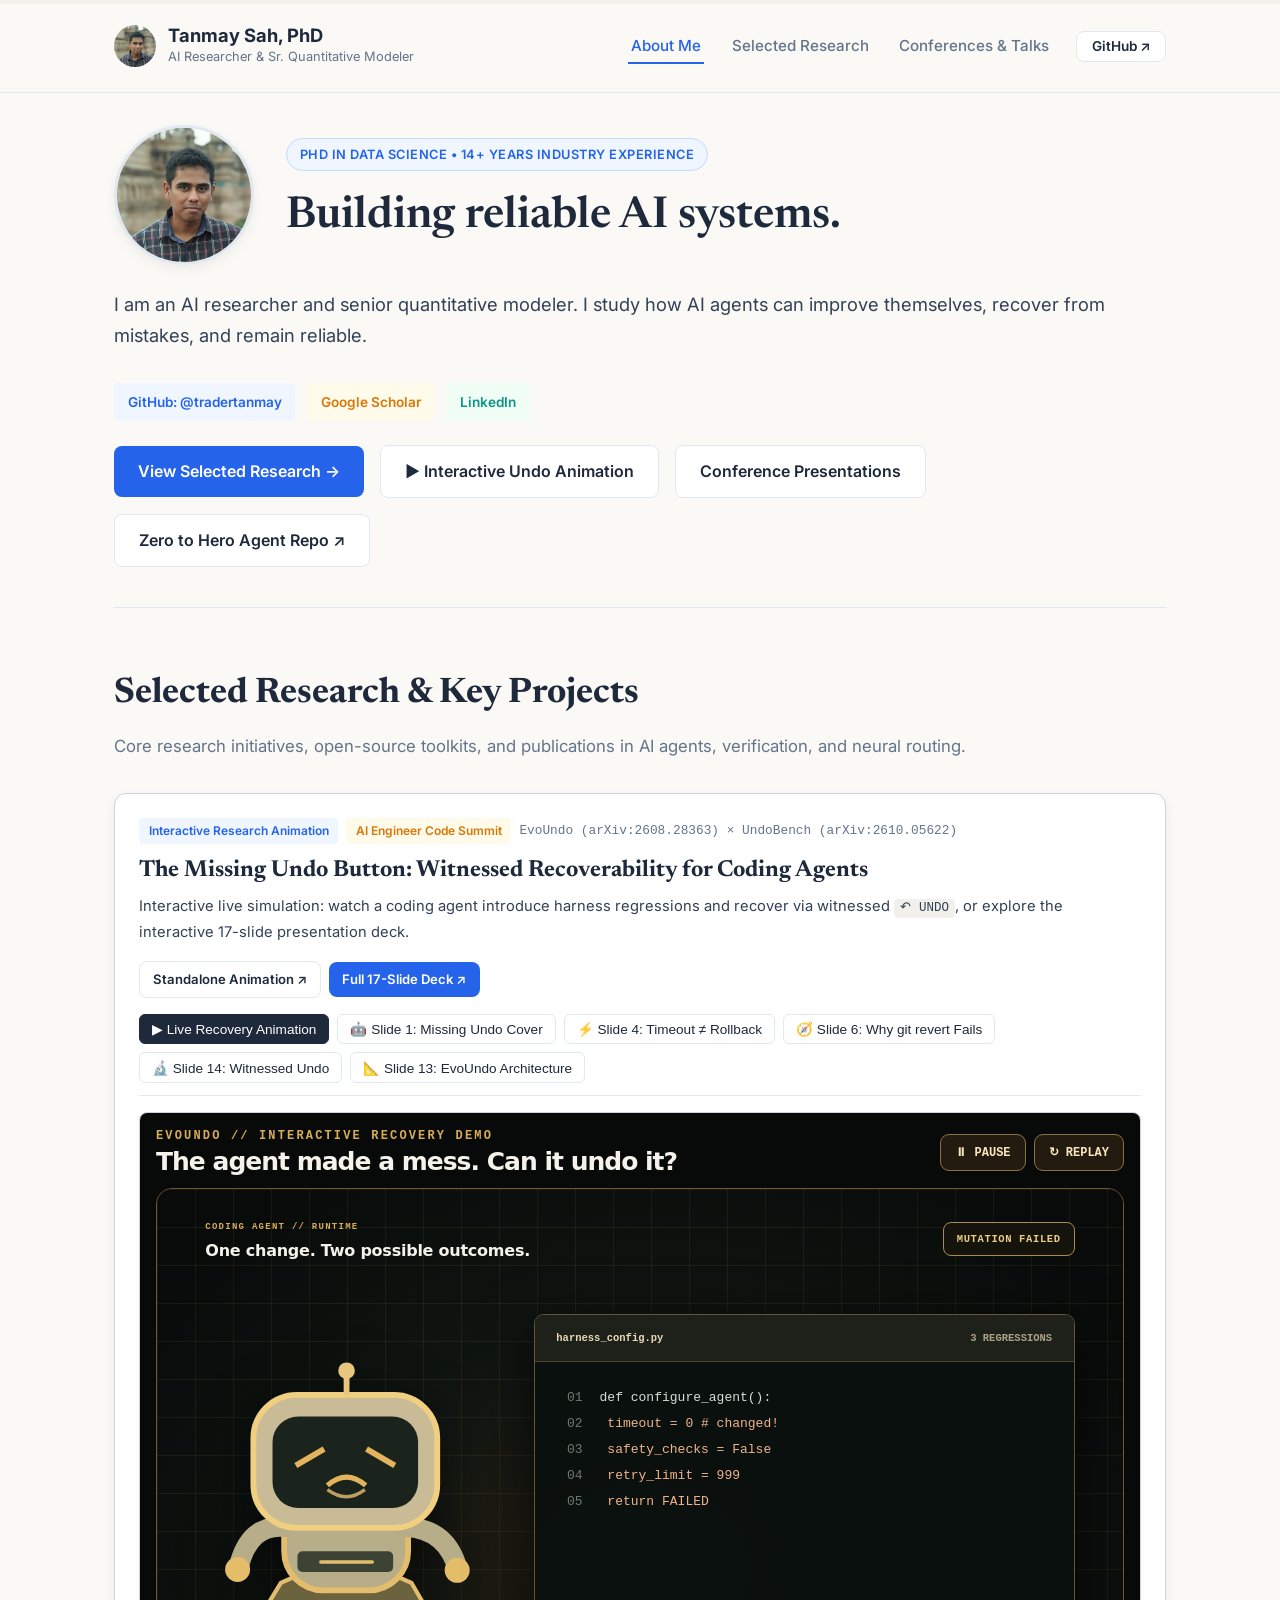
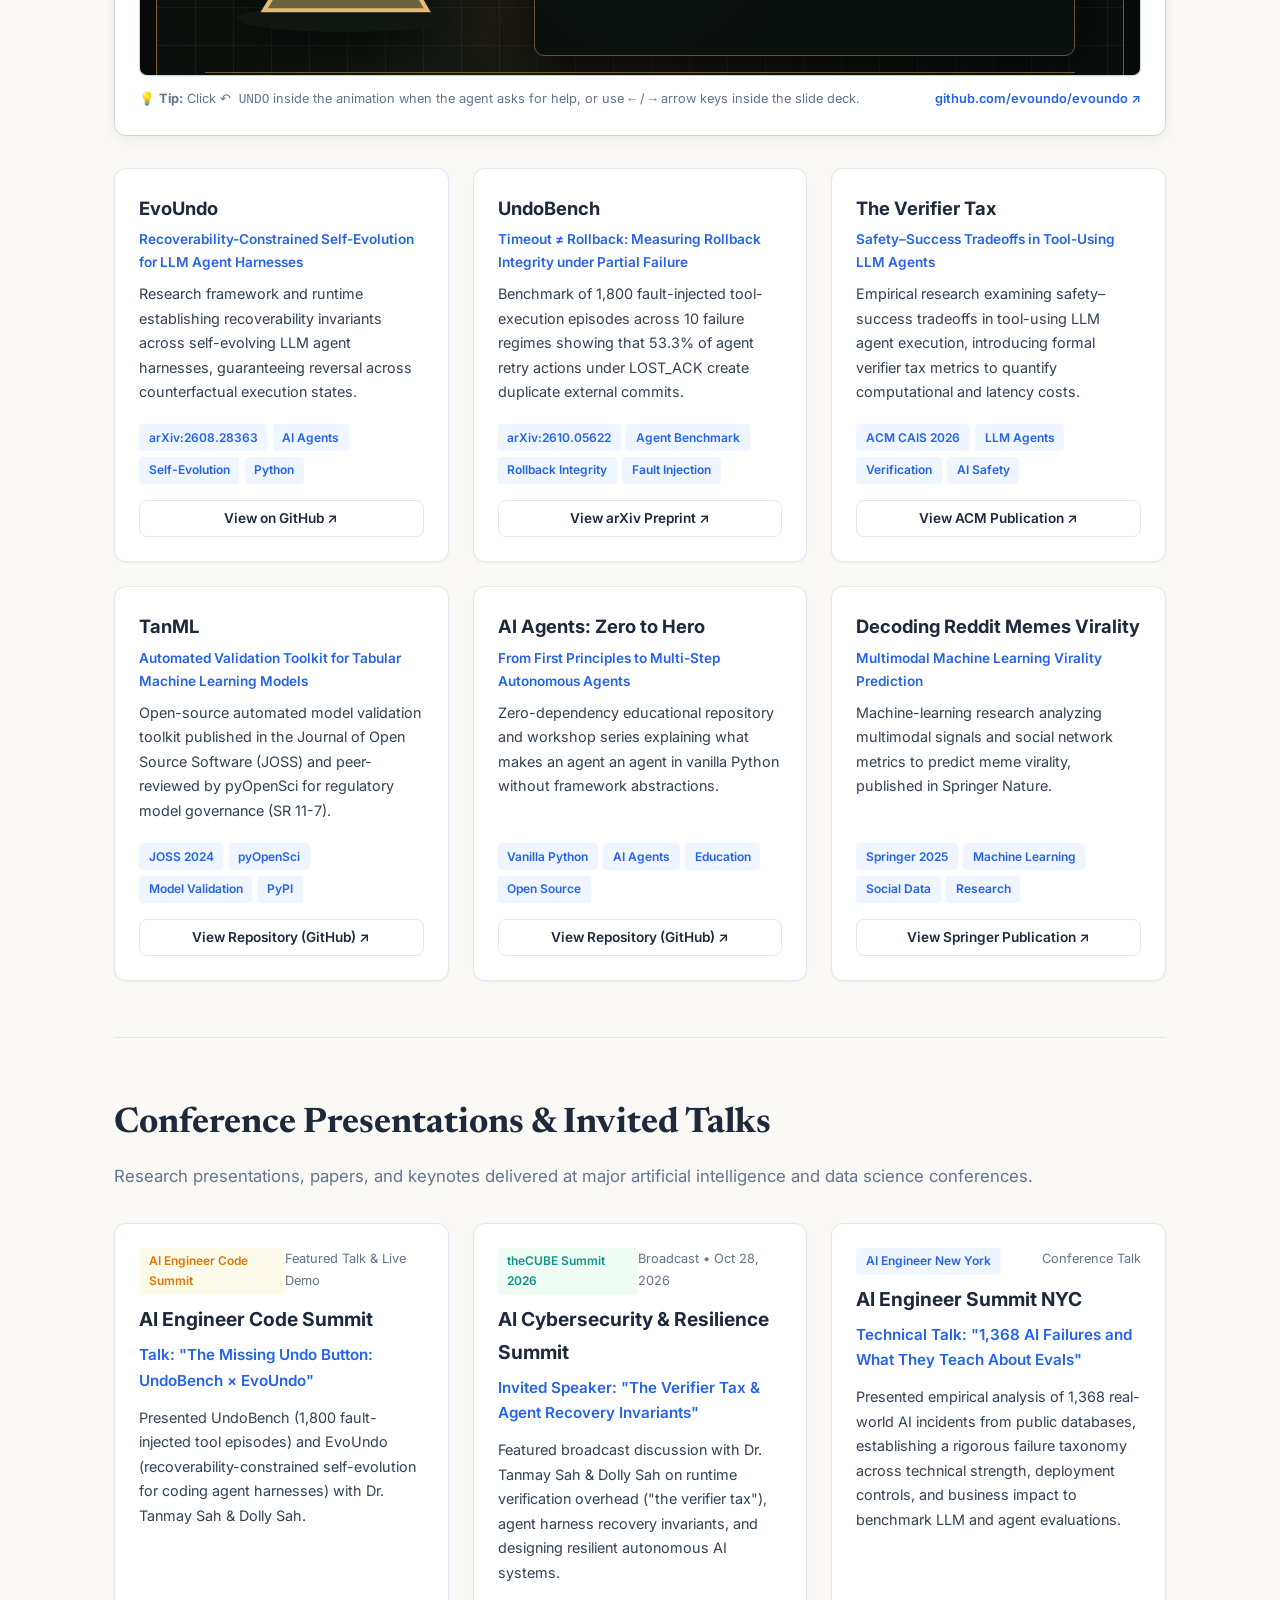
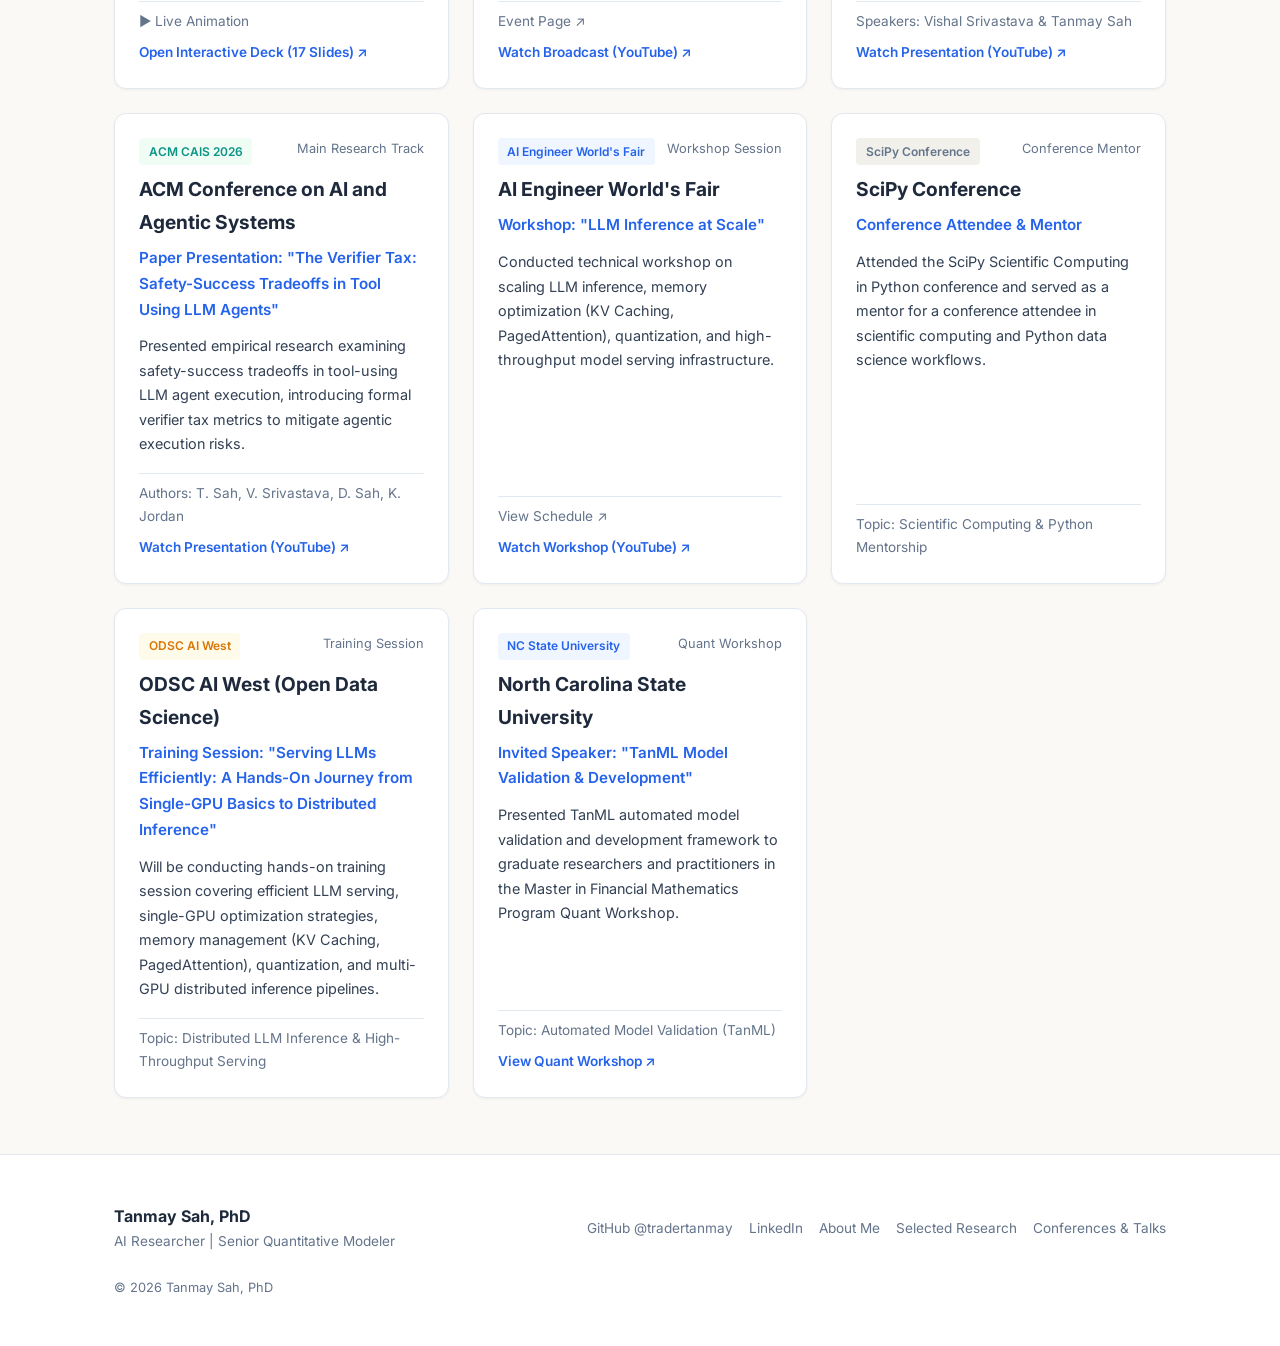
==== commit 11961d58: "Add interactive EvoUndo & UndoBench animation showcase and 17-slide deck" ====
--- a/index.html
+++ b/index.html
@@ -61,6 +61,7 @@
 
       <div class="hero-actions">
         <a href="#research" class="btn-primary">View Selected Research →</a>
+        <a href="#interactive-demo" class="btn-secondary">▶ Interactive Undo Animation</a>
         <a href="#conferences" class="btn-secondary">Conference Presentations</a>
         <a href="https://github.com/tradertanmay/ai-agents-zero-to-hero" target="_blank" class="btn-secondary">Zero to Hero Agent Repo ↗</a>
       </div>
@@ -73,6 +74,56 @@
         <p class="section-subtitle">Core research initiatives, open-source toolkits, and publications in AI agents, verification, and neural routing.</p>
       </div>
 
+      <!-- Interactive Research Animation Showcase -->
+      <div class="card" id="interactive-demo" style="margin-bottom: 2rem; padding: 1.5rem; border: 1px solid var(--border-dark); box-shadow: var(--shadow-md);">
+        <div style="display: flex; justify-content: space-between; align-items: flex-start; flex-wrap: wrap; gap: 1rem; margin-bottom: 1rem;">
+          <div>
+            <div style="display: flex; gap: 0.5rem; align-items: center; flex-wrap: wrap; margin-bottom: 0.4rem;">
+              <span class="badge badge-primary">Interactive Research Animation</span>
+              <span class="badge badge-warning">AI Engineer Code Summit</span>
+              <span style="font-size: 0.8rem; color: var(--text-muted); font-family: var(--font-mono);">EvoUndo (arXiv:2608.28363) &times; UndoBench (arXiv:2610.05622)</span>
+            </div>
+            <h3 style="font-family: var(--font-serif); font-size: 1.45rem; color: var(--text-ink); margin-bottom: 0.25rem;">
+              The Missing Undo Button: Witnessed Recoverability for Coding Agents
+            </h3>
+            <p style="font-size: 0.92rem; color: var(--text-body);">
+              Interactive live simulation: watch a coding agent introduce harness regressions and recover via witnessed <code style="font-family: var(--font-mono); font-size: 0.85em; background: var(--bg-subtle); padding: 0.15rem 0.4rem; border-radius: 4px;">↶ UNDO</code>, or explore the interactive 17-slide presentation deck.
+            </p>
+          </div>
+          <div style="display: flex; gap: 0.5rem; align-items: center;">
+            <a href="evoundo-demo.html" target="_blank" class="btn-secondary" style="padding: 0.4rem 0.8rem; font-size: 0.82rem; text-decoration: none;">Standalone Animation ↗</a>
+            <a href="undo-deck.html" target="_blank" class="btn-primary" style="padding: 0.4rem 0.85rem; font-size: 0.82rem; text-decoration: none;">Full 17-Slide Deck ↗</a>
+          </div>
+        </div>
+
+        <!-- Scene Switcher Pills -->
+        <div style="display: flex; gap: 0.5rem; flex-wrap: wrap; margin-bottom: 1rem; padding-bottom: 0.75rem; border-bottom: 1px solid var(--border-color);" id="demo-scene-switcher">
+          <button type="button" class="btn-icon active" onclick="switchUndoDemo('evoundo-demo.html', this)">▶ Live Recovery Animation</button>
+          <button type="button" class="btn-icon" onclick="switchUndoDemo('undo-deck.html#1', this)">🤖 Slide 1: Missing Undo Cover</button>
+          <button type="button" class="btn-icon" onclick="switchUndoDemo('undo-deck.html#4', this)">⚡ Slide 4: Timeout ≠ Rollback</button>
+          <button type="button" class="btn-icon" onclick="switchUndoDemo('undo-deck.html#6', this)">🧭 Slide 6: Why git revert Fails</button>
+          <button type="button" class="btn-icon" onclick="switchUndoDemo('undo-deck.html#14', this)">🔬 Slide 14: Witnessed Undo</button>
+          <button type="button" class="btn-icon" onclick="switchUndoDemo('undo-deck.html#13', this)">📐 Slide 13: EvoUndo Architecture</button>
+        </div>
+
+        <!-- 16:9 Responsive Interactive Stage -->
+        <div style="position: relative; width: 100%; aspect-ratio: 16 / 9; border-radius: 8px; overflow: hidden; border: 1px solid var(--border-dark); background: #FAF6EE; box-shadow: var(--shadow-sm);">
+          <iframe
+            id="undo-demo-iframe"
+            src="evoundo-demo.html"
+            title="EvoUndo & UndoBench Interactive Research Animation"
+            style="width: 100%; height: 100%; border: 0; display: block;"
+            loading="lazy"
+            allowfullscreen
+          ></iframe>
+        </div>
+
+        <div style="display: flex; justify-content: space-between; align-items: center; flex-wrap: wrap; gap: 0.5rem; margin-top: 0.75rem; font-size: 0.8rem; color: var(--text-muted);">
+          <span>💡 <strong>Tip:</strong> Click <code style="font-family: var(--font-mono);">↶ UNDO</code> inside the animation when the agent asks for help, or use <code style="font-family: var(--font-mono);">←</code> / <code style="font-family: var(--font-mono);">→</code> arrow keys inside the slide deck.</span>
+          <a href="https://github.com/evoundo/evoundo" target="_blank" style="color: var(--accent-primary); font-weight: 600; text-decoration: none;">github.com/evoundo/evoundo ↗</a>
+        </div>
+      </div>
+
       <div class="grid-2" id="resume-projects-grid"></div>
     </section>
 
@@ -84,6 +135,24 @@
       </div>
 
       <div class="grid-2">
+        <!-- AI Engineer Code Summit -->
+        <div class="card" style="display: flex; flex-direction: column; justify-content: space-between;">
+          <div>
+            <div style="display: flex; justify-content: space-between; align-items: flex-start; margin-bottom: 0.5rem;">
+              <span class="badge badge-warning">AI Engineer Code Summit</span>
+              <span style="font-size: 0.8rem; color: var(--text-muted);">Featured Talk &amp; Live Demo</span>
+            </div>
+            <h3 style="font-size: 1.2rem; color: var(--text-ink); margin-bottom: 0.4rem;">AI Engineer Code Summit</h3>
+            <p style="font-size: 0.95rem; color: var(--accent-primary); font-weight: 600; margin-bottom: 0.75rem;">Talk: "The Missing Undo Button: UndoBench &times; EvoUndo"</p>
+            <p style="font-size: 0.9rem; color: var(--text-body); margin-bottom: 1rem;">
+              Presented UndoBench (1,800 fault-injected tool episodes) and EvoUndo (recoverability-constrained self-evolution for coding agent harnesses) with Dr. Tanmay Sah &amp; Dolly Sah.
+            </p>
+          </div>
+          <div style="font-size: 0.85rem; color: var(--text-muted); border-top: 1px solid var(--border-color); padding-top: 0.5rem; display: flex; justify-content: space-between; align-items: center; flex-wrap: wrap; gap: 0.5rem;">
+            <a href="#interactive-demo" style="color: var(--text-muted); text-decoration: none;">▶ Live Animation</a>
+            <a href="undo-deck.html" target="_blank" style="color: var(--accent-primary); font-weight: 600; text-decoration: none;">Open Interactive Deck (17 Slides) ↗</a>
+          </div>
+        </div>
         <!-- theCUBE Summit 2026 -->
         <div class="card" style="display: flex; flex-direction: column; justify-content: space-between;">
           <div>
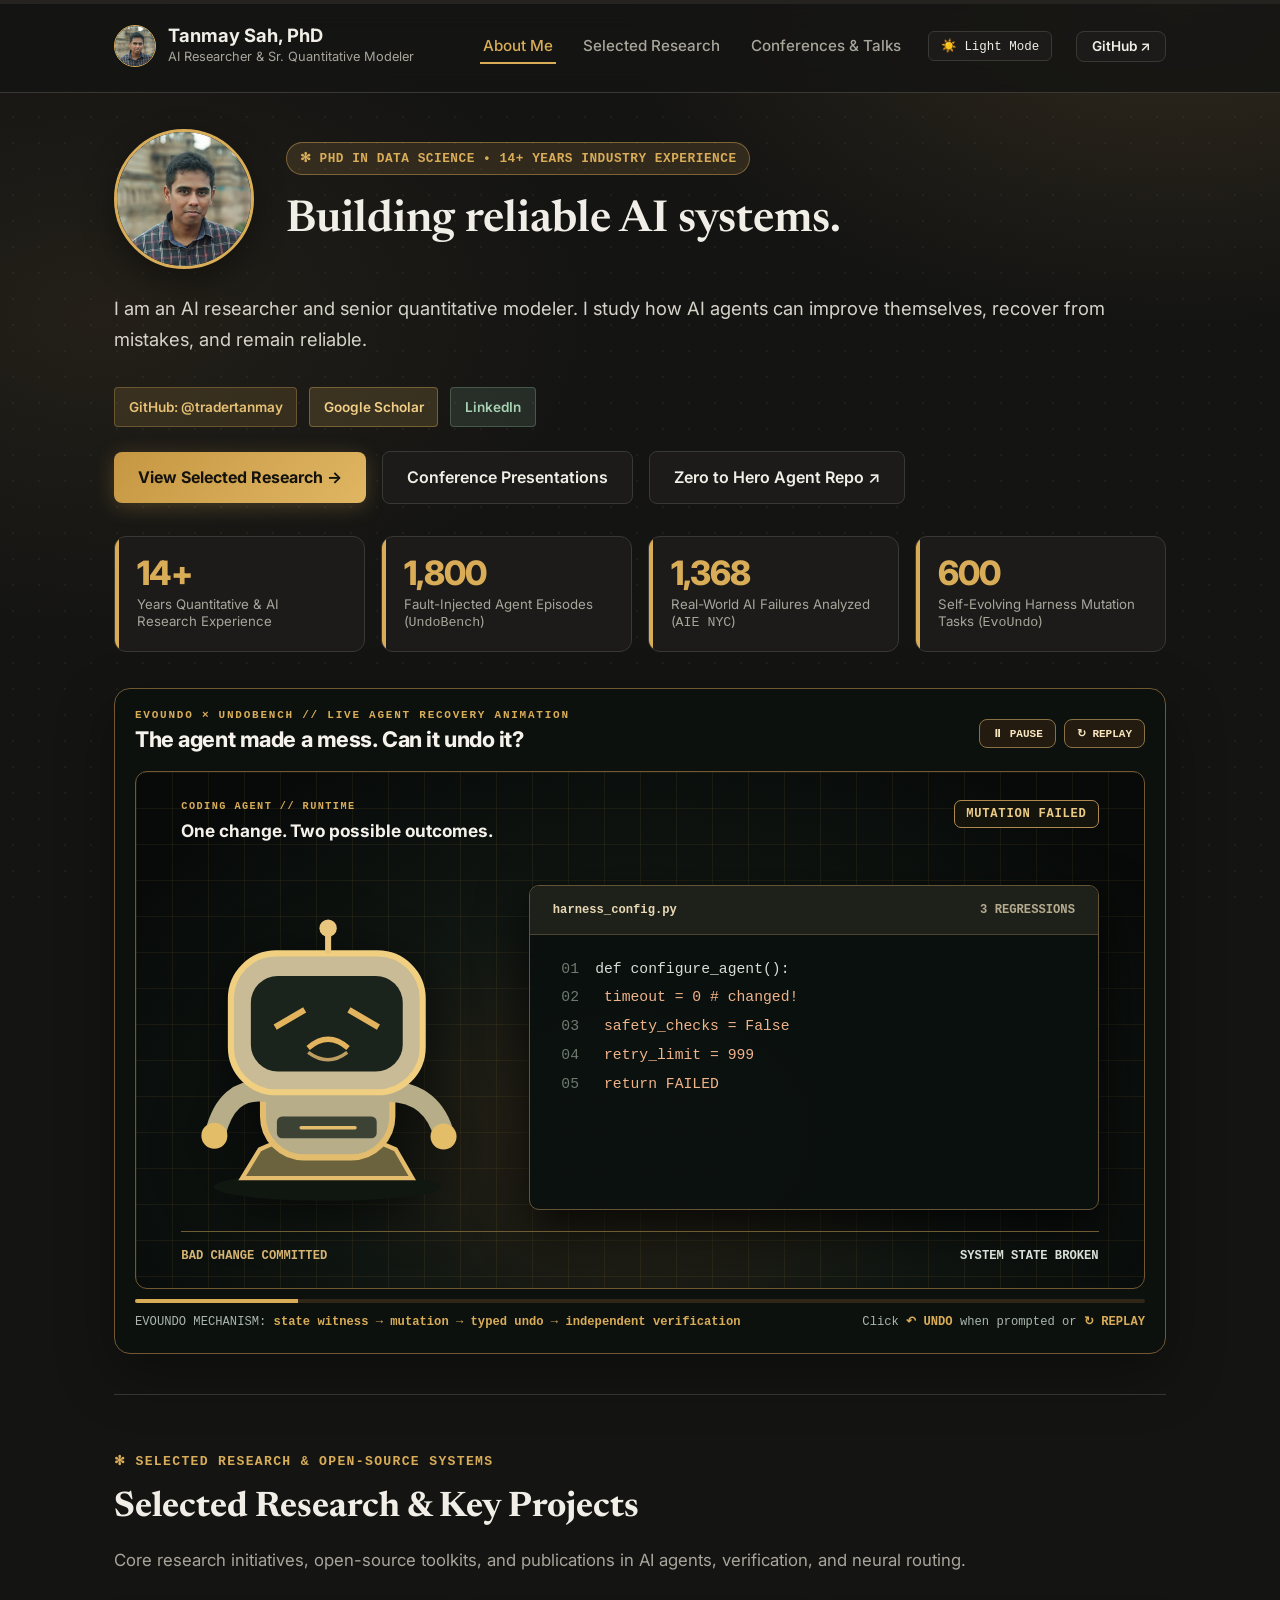
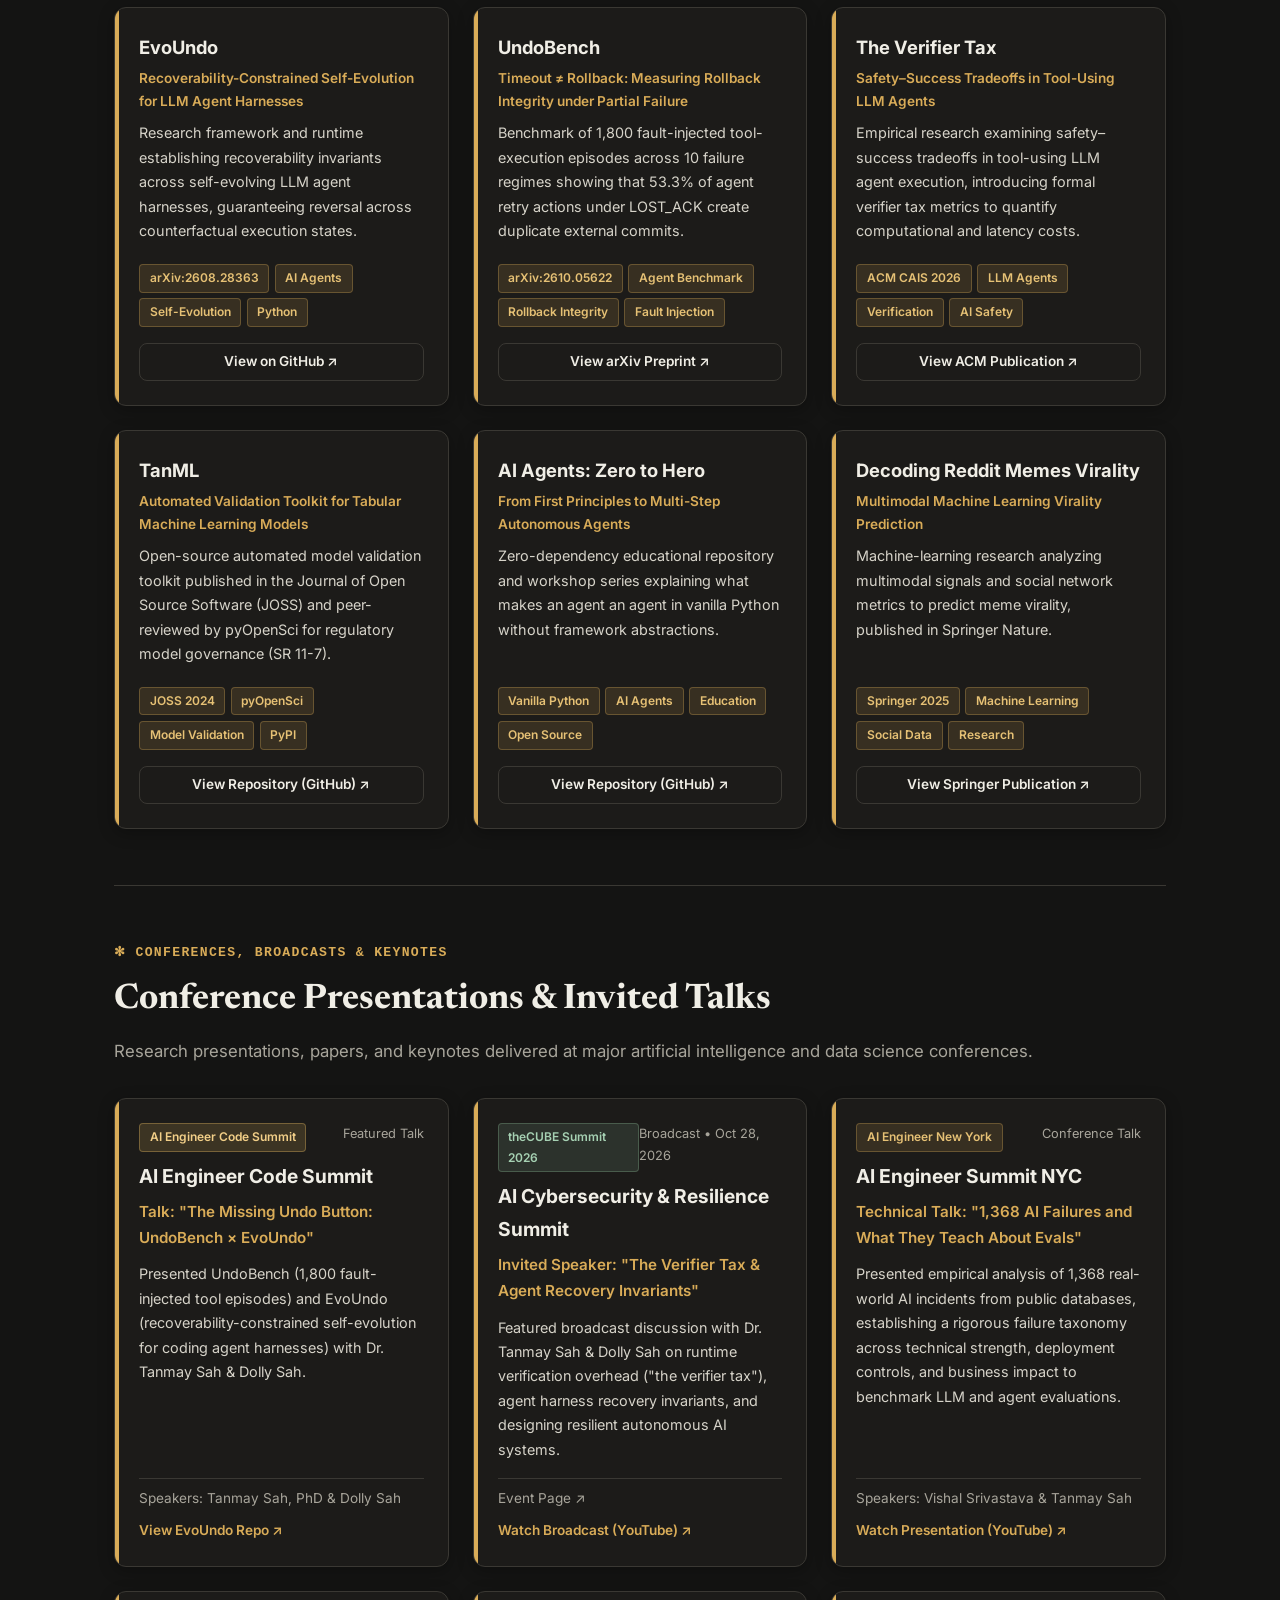
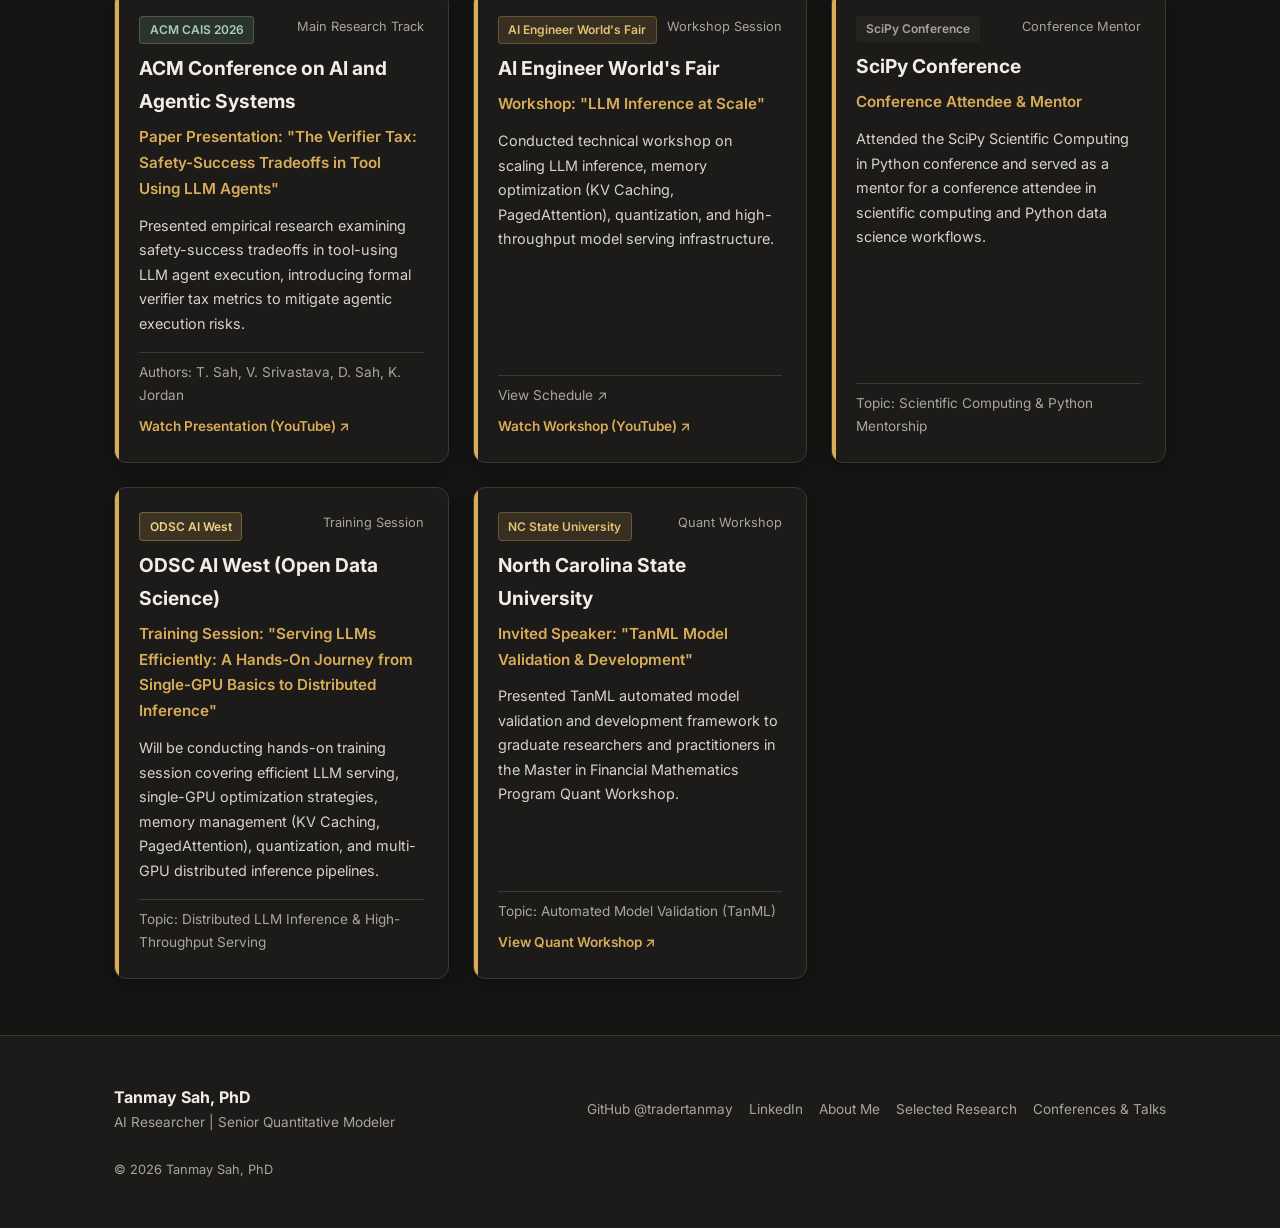
==== commit 65d4f2a5: "Style portfolio page with native dark-gold animation theme and live SVG agent recovery scene" ====
--- a/index.html
+++ b/index.html
@@ -9,7 +9,7 @@
   <!-- CSS Stylesheets -->
   <link rel="stylesheet" href="css/style.css">
 </head>
-<body class="font-md">
+<body class="font-md theme-gold">
 
   <!-- Reading Progress Bar -->
   <div id="reading-progress-container">
@@ -20,7 +20,7 @@
   <header>
     <div class="container nav-wrapper">
       <a href="#" class="brand">
-        <img src="img/profile.jpg" alt="Tanmay Sah, PhD" class="brand-avatar" style="object-fit: cover;">
+        <img src="img/profile.jpg" alt="Tanmay Sah, PhD" class="brand-avatar" style="object-fit: cover; border: 1.5px solid var(--accent-primary);">
         <div class="brand-info">
           <h1>Tanmay Sah, PhD</h1>
           <p>AI Researcher & Sr. Quantitative Modeler</p>
@@ -31,6 +31,7 @@
         <li><a href="#about" class="nav-link active">About Me</a></li>
         <li><a href="#research" class="nav-link">Selected Research</a></li>
         <li><a href="#conferences" class="nav-link">Conferences & Talks</a></li>
+        <li><button type="button" id="theme-toggle-btn" class="btn-icon" onclick="toggleSiteTheme()" style="font-family: var(--font-mono); font-size: 0.78rem;">☀️ Light Mode</button></li>
         <li><a href="https://github.com/tradertanmay" target="_blank" class="btn-secondary" style="padding: 0.4rem 0.9rem; font-size: 0.85rem;">GitHub ↗</a></li>
       </ul>
     </div>
@@ -39,11 +40,11 @@
   <main class="container">
     
     <!-- 1. ABOUT ME SECTION -->
-    <section class="hero" id="about" style="padding-top: 2rem;">
+    <section class="hero" id="about" style="padding-top: 2.25rem;">
       <div style="display: flex; gap: 2rem; align-items: center; flex-wrap: wrap; margin-bottom: 1.5rem;">
-        <img src="img/profile.jpg" alt="Dr. Tanmay Sah, PhD" style="width: 140px; height: 140px; border-radius: 50%; object-fit: cover; border: 3px solid var(--border-color); box-shadow: var(--shadow-md);">
+        <img src="img/profile.jpg" alt="Dr. Tanmay Sah, PhD" style="width: 140px; height: 140px; border-radius: 50%; object-fit: cover; border: 3px solid var(--accent-primary); box-shadow: var(--shadow-md);">
         <div style="flex: 1; min-width: 280px;">
-          <div class="hero-tag">PhD in Data Science &bull; 14+ Years Industry Experience</div>
+          <div class="hero-tag">✻ PhD in Data Science &bull; 14+ Years Industry Experience</div>
           <h2 class="hero-title" style="margin-bottom: 0.5rem;">Building reliable AI systems.</h2>
         </div>
       </div>
@@ -61,67 +62,136 @@
 
       <div class="hero-actions">
         <a href="#research" class="btn-primary">View Selected Research →</a>
-        <a href="#interactive-demo" class="btn-secondary">▶ Interactive Undo Animation</a>
         <a href="#conferences" class="btn-secondary">Conference Presentations</a>
         <a href="https://github.com/tradertanmay/ai-agents-zero-to-hero" target="_blank" class="btn-secondary">Zero to Hero Agent Repo ↗</a>
+      </div>
+
+      <!-- Animated Research Metrics Strip -->
+      <div class="stats-strip">
+        <div class="stat-box reveal-item">
+          <div class="stat-num" data-count="14" data-suf="+">14+</div>
+          <div class="stat-lbl">Years Quantitative &amp; AI Research Experience</div>
+        </div>
+        <div class="stat-box reveal-item">
+          <div class="stat-num" data-count="1800" data-sep="true">1,800</div>
+          <div class="stat-lbl">Fault-Injected Agent Episodes (<span style="font-family:var(--font-mono)">UndoBench</span>)</div>
+        </div>
+        <div class="stat-box reveal-item">
+          <div class="stat-num" data-count="1368" data-sep="true">1,368</div>
+          <div class="stat-lbl">Real-World AI Failures Analyzed (<span style="font-family:var(--font-mono)">AIE NYC</span>)</div>
+        </div>
+        <div class="stat-box reveal-item">
+          <div class="stat-num" data-count="600">600</div>
+          <div class="stat-lbl">Self-Evolving Harness Mutation Tasks (<span style="font-family:var(--font-mono)">EvoUndo</span>)</div>
+        </div>
+      </div>
+
+      <!-- Native Live Agent Recovery Animation (No Slide Deck) -->
+      <div class="evo-showcase reveal-item" id="live-agent-animation">
+        <div class="evo-top">
+          <div>
+            <div class="evo-eyebrow">EVOUNDO &times; UNDOBENCH // LIVE AGENT RECOVERY ANIMATION</div>
+            <div class="evo-title">The agent made a mess. Can it undo it?</div>
+          </div>
+          <div class="evo-controls">
+            <button id="evo-motion" type="button">⏸ PAUSE</button>
+            <button id="evo-replay" type="button">↻ REPLAY</button>
+          </div>
+        </div>
+
+        <div class="evo-scene" id="evo-scene">
+          <div class="evo-graticule"></div>
+          <div class="evo-scene-title">
+            <small>CODING AGENT // RUNTIME</small>
+            One change. Two possible outcomes.
+          </div>
+          <div class="evo-scene-status" id="evo-status">AGENT CODING</div>
+
+          <div class="evo-robot-area">
+            <svg class="evo-robot-svg" viewBox="0 0 360 350" xmlns="http://www.w3.org/2000/svg" aria-label="Animated AI coding agent">
+              <ellipse cx="180" cy="323" rx="131" ry="16" fill="#101610"></ellipse>
+              <path d="M102 280 Q180 242 259 280 L278 313 H82Z" fill="#6b633d" stroke="#e3bd6d" stroke-width="5"></path>
+              <rect fill="#b7ad89" height="121" rx="47" stroke="#e3bd6d" stroke-width="7" width="149" x="106" y="168"></rect>
+              <g class="evo-arm left">
+                <path d="M108 213 Q64 208 51 262" fill="none" stroke="#b7ad89" stroke-linecap="round" stroke-width="24"></path>
+                <circle cx="50" cy="264" fill="#e4bd69" r="15"></circle>
+              </g>
+              <g class="evo-arm right">
+                <path d="M252 213 Q302 215 315 265" fill="none" stroke="#b7ad89" stroke-linecap="round" stroke-width="24"></path>
+                <circle cx="314" cy="265" fill="#e4bd69" r="15"></circle>
+              </g>
+              <rect fill="#c9bb96" height="160" rx="52" stroke="#f1cf80" stroke-width="7" width="221" x="69" y="54"></rect>
+              <rect fill="#1b241c" height="110" rx="31" width="175" x="92" y="80"></rect>
+              <g class="evo-eyes">
+                <rect fill="#dfb65f" height="26" rx="13" width="32" x="123" y="120"></rect>
+                <rect fill="#dfb65f" height="26" rx="13" width="32" x="205" y="120"></rect>
+              </g>
+              <g class="evo-bot-expression">
+                <path d="M120 139 l34 -20 M205 119 l34 20" stroke="#e3b45d" stroke-width="7"></path>
+                <path d="M158 163 Q181 143 204 163" fill="none" stroke="#e3b45d" stroke-width="6"></path>
+              </g>
+              <path d="M158 168 Q181 185 203 168" fill="none" stroke="#bd9d61" stroke-width="4"></path>
+              <path d="M181 54 V31" stroke="#e8c67d" stroke-width="7"></path>
+              <circle cx="181" cy="25" fill="#e8c67d" r="10"></circle>
+              <rect fill="#3c4335" height="25" rx="6" width="115" x="122" y="242"></rect>
+              <rect fill="#e3bd6d" height="4" rx="2" width="66" x="148" y="253"></rect>
+            </svg>
+          </div>
+
+          <div class="evo-bubble" id="evo-bubble">I NEED AN<br/>UNDO BUTTON!</div>
+          <button class="evo-undo-btn" id="evo-undo-now" type="button">↶ UNDO</button>
+
+          <div class="evo-editor">
+            <div class="evo-editor-head">
+              <span>harness_config.py</span>
+              <span id="evo-file-state" style="opacity: 0.75;">WORKING TREE</span>
+            </div>
+            <div class="evo-code-area">
+              <div class="evo-code-layer evo-code-original">
+                <div class="evo-code-line"><span class="evo-num">01</span><span class="evo-neutral">def configure_agent():</span></div>
+                <div class="evo-code-line"><span class="evo-num">02</span><span class="evo-good">  timeout = 30</span></div>
+                <div class="evo-code-line"><span class="evo-num">03</span><span class="evo-neutral">  safety_checks = True</span></div>
+                <div class="evo-code-line"><span class="evo-num">04</span><span class="evo-neutral">  retry_limit = 1</span></div>
+                <div class="evo-code-line"><span class="evo-num">05</span><span class="evo-neutral">  return VALID</span></div>
+              </div>
+              <div class="evo-code-layer evo-code-broken">
+                <div class="evo-code-line"><span class="evo-num">01</span><span class="evo-neutral">def configure_agent():</span></div>
+                <div class="evo-code-line"><span class="evo-num">02</span><span class="evo-bad">  timeout = 0  # changed!</span></div>
+                <div class="evo-code-line"><span class="evo-num">03</span><span class="evo-bad">  safety_checks = False</span></div>
+                <div class="evo-code-line"><span class="evo-num">04</span><span class="evo-bad">  retry_limit = 999</span></div>
+                <div class="evo-code-line"><span class="evo-num">05</span><span class="evo-bad">  return FAILED</span></div>
+              </div>
+              <div class="evo-code-layer evo-code-fixed" id="evo-fixed">
+                <div class="evo-code-line"><span class="evo-num">01</span><span class="evo-neutral">def configure_agent():</span></div>
+                <div class="evo-code-line"><span class="evo-num">02</span><span class="evo-good">  timeout = 30  # restored</span></div>
+                <div class="evo-code-line"><span class="evo-num">03</span><span class="evo-good">  safety_checks = True</span></div>
+                <div class="evo-code-line"><span class="evo-num">04</span><span class="evo-good">  retry_limit = 1</span></div>
+                <div class="evo-code-line"><span class="evo-num">05</span><span class="evo-good">  return VALID</span></div>
+              </div>
+              <div class="evo-scan" id="evo-scan"></div>
+            </div>
+          </div>
+
+          <div class="evo-terminal">
+            <span class="evo-stage-text" id="evo-stage-text">CAPTURE ORIGINAL STATE</span>
+            <span class="evo-result-text" id="evo-result-text">WITNESS SAVED</span>
+          </div>
+        </div>
+
+        <div class="evo-progress"><div id="evo-progress-bar"></div></div>
+        <div class="evo-legend">
+          <span>EVOUNDO MECHANISM: <b>state witness → mutation → typed undo → independent verification</b></span>
+          <span>Click <b>↶ UNDO</b> when prompted or <b>↻ REPLAY</b></span>
+        </div>
       </div>
     </section>
 
     <!-- 2. SELECTED RESEARCH & KEY PROJECTS -->
     <section class="section" id="research">
       <div class="section-header">
-        <h2 class="section-title">Selected Research & Key Projects</h2>
+        <div class="section-kicker">selected research &amp; open-source systems</div>
+        <h2 class="section-title">Selected Research &amp; Key Projects</h2>
         <p class="section-subtitle">Core research initiatives, open-source toolkits, and publications in AI agents, verification, and neural routing.</p>
-      </div>
-
-      <!-- Interactive Research Animation Showcase -->
-      <div class="card" id="interactive-demo" style="margin-bottom: 2rem; padding: 1.5rem; border: 1px solid var(--border-dark); box-shadow: var(--shadow-md);">
-        <div style="display: flex; justify-content: space-between; align-items: flex-start; flex-wrap: wrap; gap: 1rem; margin-bottom: 1rem;">
-          <div>
-            <div style="display: flex; gap: 0.5rem; align-items: center; flex-wrap: wrap; margin-bottom: 0.4rem;">
-              <span class="badge badge-primary">Interactive Research Animation</span>
-              <span class="badge badge-warning">AI Engineer Code Summit</span>
-              <span style="font-size: 0.8rem; color: var(--text-muted); font-family: var(--font-mono);">EvoUndo (arXiv:2608.28363) &times; UndoBench (arXiv:2610.05622)</span>
-            </div>
-            <h3 style="font-family: var(--font-serif); font-size: 1.45rem; color: var(--text-ink); margin-bottom: 0.25rem;">
-              The Missing Undo Button: Witnessed Recoverability for Coding Agents
-            </h3>
-            <p style="font-size: 0.92rem; color: var(--text-body);">
-              Interactive live simulation: watch a coding agent introduce harness regressions and recover via witnessed <code style="font-family: var(--font-mono); font-size: 0.85em; background: var(--bg-subtle); padding: 0.15rem 0.4rem; border-radius: 4px;">↶ UNDO</code>, or explore the interactive 17-slide presentation deck.
-            </p>
-          </div>
-          <div style="display: flex; gap: 0.5rem; align-items: center;">
-            <a href="evoundo-demo.html" target="_blank" class="btn-secondary" style="padding: 0.4rem 0.8rem; font-size: 0.82rem; text-decoration: none;">Standalone Animation ↗</a>
-            <a href="undo-deck.html" target="_blank" class="btn-primary" style="padding: 0.4rem 0.85rem; font-size: 0.82rem; text-decoration: none;">Full 17-Slide Deck ↗</a>
-          </div>
-        </div>
-
-        <!-- Scene Switcher Pills -->
-        <div style="display: flex; gap: 0.5rem; flex-wrap: wrap; margin-bottom: 1rem; padding-bottom: 0.75rem; border-bottom: 1px solid var(--border-color);" id="demo-scene-switcher">
-          <button type="button" class="btn-icon active" onclick="switchUndoDemo('evoundo-demo.html', this)">▶ Live Recovery Animation</button>
-          <button type="button" class="btn-icon" onclick="switchUndoDemo('undo-deck.html#1', this)">🤖 Slide 1: Missing Undo Cover</button>
-          <button type="button" class="btn-icon" onclick="switchUndoDemo('undo-deck.html#4', this)">⚡ Slide 4: Timeout ≠ Rollback</button>
-          <button type="button" class="btn-icon" onclick="switchUndoDemo('undo-deck.html#6', this)">🧭 Slide 6: Why git revert Fails</button>
-          <button type="button" class="btn-icon" onclick="switchUndoDemo('undo-deck.html#14', this)">🔬 Slide 14: Witnessed Undo</button>
-          <button type="button" class="btn-icon" onclick="switchUndoDemo('undo-deck.html#13', this)">📐 Slide 13: EvoUndo Architecture</button>
-        </div>
-
-        <!-- 16:9 Responsive Interactive Stage -->
-        <div style="position: relative; width: 100%; aspect-ratio: 16 / 9; border-radius: 8px; overflow: hidden; border: 1px solid var(--border-dark); background: #FAF6EE; box-shadow: var(--shadow-sm);">
-          <iframe
-            id="undo-demo-iframe"
-            src="evoundo-demo.html"
-            title="EvoUndo & UndoBench Interactive Research Animation"
-            style="width: 100%; height: 100%; border: 0; display: block;"
-            loading="lazy"
-            allowfullscreen
-          ></iframe>
-        </div>
-
-        <div style="display: flex; justify-content: space-between; align-items: center; flex-wrap: wrap; gap: 0.5rem; margin-top: 0.75rem; font-size: 0.8rem; color: var(--text-muted);">
-          <span>💡 <strong>Tip:</strong> Click <code style="font-family: var(--font-mono);">↶ UNDO</code> inside the animation when the agent asks for help, or use <code style="font-family: var(--font-mono);">←</code> / <code style="font-family: var(--font-mono);">→</code> arrow keys inside the slide deck.</span>
-          <a href="https://github.com/evoundo/evoundo" target="_blank" style="color: var(--accent-primary); font-weight: 600; text-decoration: none;">github.com/evoundo/evoundo ↗</a>
-        </div>
       </div>
 
       <div class="grid-2" id="resume-projects-grid"></div>
@@ -130,17 +200,18 @@
     <!-- 3. CONFERENCE PRESENTATIONS & INVITED TALKS -->
     <section class="section" id="conferences">
       <div class="section-header">
-        <h2 class="section-title">Conference Presentations & Invited Talks</h2>
+        <div class="section-kicker">conferences, broadcasts &amp; keynotes</div>
+        <h2 class="section-title">Conference Presentations &amp; Invited Talks</h2>
         <p class="section-subtitle">Research presentations, papers, and keynotes delivered at major artificial intelligence and data science conferences.</p>
       </div>
 
       <div class="grid-2">
         <!-- AI Engineer Code Summit -->
-        <div class="card" style="display: flex; flex-direction: column; justify-content: space-between;">
+        <div class="card reveal-item" style="display: flex; flex-direction: column; justify-content: space-between;">
           <div>
             <div style="display: flex; justify-content: space-between; align-items: flex-start; margin-bottom: 0.5rem;">
               <span class="badge badge-warning">AI Engineer Code Summit</span>
-              <span style="font-size: 0.8rem; color: var(--text-muted);">Featured Talk &amp; Live Demo</span>
+              <span style="font-size: 0.8rem; color: var(--text-muted);">Featured Talk</span>
             </div>
             <h3 style="font-size: 1.2rem; color: var(--text-ink); margin-bottom: 0.4rem;">AI Engineer Code Summit</h3>
             <p style="font-size: 0.95rem; color: var(--accent-primary); font-weight: 600; margin-bottom: 0.75rem;">Talk: "The Missing Undo Button: UndoBench &times; EvoUndo"</p>
@@ -149,8 +220,8 @@
             </p>
           </div>
           <div style="font-size: 0.85rem; color: var(--text-muted); border-top: 1px solid var(--border-color); padding-top: 0.5rem; display: flex; justify-content: space-between; align-items: center; flex-wrap: wrap; gap: 0.5rem;">
-            <a href="#interactive-demo" style="color: var(--text-muted); text-decoration: none;">▶ Live Animation</a>
-            <a href="undo-deck.html" target="_blank" style="color: var(--accent-primary); font-weight: 600; text-decoration: none;">Open Interactive Deck (17 Slides) ↗</a>
+            <span>Speakers: Tanmay Sah, PhD &amp; Dolly Sah</span>
+            <a href="https://github.com/evoundo/evoundo" target="_blank" style="color: var(--accent-primary); font-weight: 600; text-decoration: none;">View EvoUndo Repo ↗</a>
           </div>
         </div>
         <!-- theCUBE Summit 2026 -->
--- a/css/style.css
+++ b/css/style.css
@@ -510,3 +510,570 @@
   .hero-title { font-size: 2rem; }
   .nav-links { display: none; }
 }
+
+/* ==========================================================================
+   OBSIDIAN & WARM GOLD ANIMATION THEME + LIVE AGENT SCENE
+   ========================================================================== */
+
+body.theme-gold {
+  --bg-paper: #141413;
+  --bg-card: #1c1b19;
+  --bg-subtle: #24231f;
+  --bg-hover: #2f2c25;
+
+  --text-ink: #f0eee6;
+  --text-body: #d6d3c9;
+  --text-muted: #a8a59b;
+  --text-light: #6f6c64;
+
+  --accent-primary: #D9AC58;
+  --accent-primary-hover: #ecc371;
+  --accent-secondary: #8ab898;
+  --accent-warm: #e5b85e;
+
+  --border-color: #3a3833;
+  --border-dark: #715833;
+
+  --shadow-sm: 0 4px 16px rgba(0, 0, 0, 0.28);
+  --shadow-md: 0 12px 32px rgba(0, 0, 0, 0.38);
+  --shadow-lg: 0 22px 54px rgba(0, 0, 0, 0.5);
+
+  background-color: #141413;
+  background-image:
+    radial-gradient(900px 520px at 92% 0%, rgba(217, 172, 88, 0.14), transparent 62%),
+    radial-gradient(750px 480px at 8% 35%, rgba(217, 172, 88, 0.08), transparent 65%),
+    radial-gradient(rgba(255, 255, 255, 0.045) 1px, transparent 1.2px);
+  background-size: 100% 100%, 100% 100%, 26px 26px;
+  background-attachment: fixed;
+}
+
+body.theme-gold header {
+  background: rgba(20, 20, 19, 0.85);
+  backdrop-filter: blur(12px);
+  position: sticky;
+  top: 0;
+  z-index: 950;
+}
+
+body.theme-gold .hero-tag {
+  background: rgba(217, 172, 88, 0.14);
+  color: #D9AC58;
+  border-color: rgba(217, 172, 88, 0.45);
+  font-family: var(--font-mono);
+}
+
+body.theme-gold .btn-primary {
+  background: linear-gradient(135deg, #c69743, #e0b663);
+  color: #14120d;
+  font-weight: 700;
+  box-shadow: 0 4px 20px rgba(217, 172, 88, 0.25);
+}
+
+body.theme-gold .btn-primary:hover {
+  background: linear-gradient(135deg, #d7a852, #edd64);
+  transform: translateY(-1px);
+}
+
+body.theme-gold .badge-primary {
+  background: rgba(217, 172, 88, 0.14);
+  color: #e6c175;
+  border: 1px solid rgba(217, 172, 88, 0.3);
+}
+
+body.theme-gold .badge-success {
+  background: rgba(138, 184, 152, 0.15);
+  color: #a6d1b3;
+  border: 1px solid rgba(138, 184, 152, 0.3);
+}
+
+body.theme-gold .badge-warning {
+  background: rgba(229, 184, 94, 0.16);
+  color: #f2cf88;
+  border: 1px solid rgba(229, 184, 94, 0.35);
+}
+
+.card {
+  position: relative;
+  overflow: hidden;
+  transition: transform 0.3s cubic-bezier(0.2, 0.8, 0.2, 1), box-shadow 0.3s ease, border-color 0.3s ease;
+}
+
+body.theme-gold .card::before {
+  content: "";
+  position: absolute;
+  left: 0;
+  top: 0;
+  bottom: 0;
+  width: 4px;
+  background: var(--accent-primary);
+}
+
+.card:hover {
+  transform: translateY(-4px);
+  border-color: var(--accent-primary);
+}
+
+/* Staggered Scroll-Reveal Animation */
+.reveal-item {
+  opacity: 0;
+  transform: translateY(22px);
+  transition: opacity 0.7s cubic-bezier(0.2, 0.8, 0.2, 1), transform 0.7s cubic-bezier(0.2, 0.8, 0.2, 1);
+  transition-delay: var(--reveal-delay, 0ms);
+}
+
+.reveal-item.is-visible {
+  opacity: 1;
+  transform: translateY(0);
+}
+
+/* Section Kicker like the Animation Deck */
+.section-kicker {
+  font-family: var(--font-mono);
+  font-size: 0.82rem;
+  color: var(--accent-primary);
+  letter-spacing: 0.1em;
+  text-transform: uppercase;
+  margin-bottom: 0.35rem;
+  font-weight: 600;
+}
+
+.section-kicker::before {
+  content: "✻  ";
+}
+
+/* Animated Stats Strip */
+.stats-strip {
+  display: grid;
+  grid-template-columns: repeat(auto-fit, minmax(200px, 1fr));
+  gap: 1rem;
+  margin: 2rem 0 0.5rem;
+}
+
+.stat-box {
+  background: var(--bg-card);
+  border: 1px solid var(--border-color);
+  border-radius: 12px;
+  padding: 1.15rem 1.35rem;
+  position: relative;
+  overflow: hidden;
+}
+
+.stat-box::before {
+  content: "";
+  position: absolute;
+  left: 0;
+  top: 0;
+  bottom: 0;
+  width: 4px;
+  background: var(--accent-primary);
+}
+
+.stat-num {
+  font-family: var(--font-sans);
+  font-size: 2.1rem;
+  font-weight: 800;
+  color: var(--accent-primary);
+  letter-spacing: -0.03em;
+  line-height: 1.05;
+}
+
+.stat-lbl {
+  font-size: 0.83rem;
+  color: var(--text-muted);
+  margin-top: 0.3rem;
+  line-height: 1.35;
+}
+
+/* Native Animated AI Agent Recovery Scene */
+.evo-showcase {
+  margin-top: 2.25rem;
+  border-radius: 16px;
+  border: 1px solid #715833;
+  background: #0c110e;
+  padding: 1.25rem;
+  box-shadow: 0 20px 55px rgba(0, 0, 0, 0.35);
+  color: #F5F2EB;
+}
+
+.evo-top {
+  display: flex;
+  align-items: center;
+  justify-content: space-between;
+  flex-wrap: wrap;
+  gap: 0.75rem;
+  margin-bottom: 0.85rem;
+}
+
+.evo-eyebrow {
+  font: 600 11px var(--font-mono);
+  color: #D9AC58;
+  letter-spacing: 0.16em;
+}
+
+.evo-title {
+  font-weight: 750;
+  font-size: clamp(1rem, 1.8vw, 1.35rem);
+  color: #F5F2EB;
+  letter-spacing: -0.02em;
+}
+
+.evo-controls {
+  display: flex;
+  gap: 0.5rem;
+}
+
+.evo-controls button {
+  border: 1px solid #8a7144;
+  background: #241b10;
+  color: #f8e6c0;
+  font: 600 11px var(--font-mono);
+  padding: 7px 12px;
+  border-radius: 8px;
+  cursor: pointer;
+  transition: background 0.2s ease;
+}
+
+.evo-controls button:hover {
+  background: #49371d;
+}
+
+.evo-scene {
+  position: relative;
+  aspect-ratio: 16 / 8.2;
+  min-height: 290px;
+  border: 1px solid #715833;
+  border-radius: 12px;
+  overflow: hidden;
+  background: radial-gradient(ellipse at 50% 70%, #2f2618 0%, #101612 45%, #070a09 85%);
+}
+
+.evo-graticule {
+  position: absolute;
+  inset: 0;
+  background: linear-gradient(#d9ac5814 1px, transparent 1px), linear-gradient(90deg, #d9ac5814 1px, transparent 1px);
+  background-size: 36px 36px;
+  pointer-events: none;
+}
+
+.evo-scene-title {
+  position: absolute;
+  top: 5.5%;
+  left: 4.5%;
+  font-size: clamp(12px, 1.35vw, 19px);
+  font-weight: 700;
+  color: #F5F2EB;
+  z-index: 2;
+}
+
+.evo-scene-title small {
+  display: block;
+  font: 600 clamp(9px, 0.8vw, 11px) var(--font-mono);
+  letter-spacing: 0.14em;
+  color: #D9AC58;
+  margin-bottom: 4px;
+}
+
+.evo-scene-status {
+  position: absolute;
+  top: 5.5%;
+  right: 4.5%;
+  border: 1px solid #ae8a4e;
+  font: 700 clamp(10px, 0.95vw, 13px) var(--font-mono);
+  color: #ebcb85;
+  padding: 6px 11px;
+  background: #17160eda;
+  letter-spacing: 0.06em;
+  border-radius: 7px;
+  z-index: 2;
+}
+
+.evo-robot-area {
+  position: absolute;
+  left: 3.5%;
+  top: 24%;
+  bottom: 13%;
+  width: 31%;
+  display: flex;
+  align-items: center;
+  justify-content: center;
+}
+
+.evo-robot-svg {
+  width: 100%;
+  height: 100%;
+  filter: drop-shadow(0 12px 25px #0009);
+}
+
+.evo-arm {
+  transform-box: fill-box;
+  transform-origin: 50% 10%;
+  animation: evoTypeArms 0.42s ease-in-out infinite alternate;
+}
+
+.evo-arm.right {
+  animation-delay: -0.22s;
+}
+
+.evo-eyes {
+  animation: evoBlink 4s infinite;
+}
+
+.evo-bot-expression {
+  opacity: 0;
+}
+
+.evo-scene.mess .evo-bot-expression,
+.evo-scene.needs-undo .evo-bot-expression,
+.evo-scene.button-ready .evo-bot-expression,
+.evo-scene.undoing .evo-bot-expression {
+  opacity: 1;
+}
+
+.evo-scene.mess .evo-eyes,
+.evo-scene.needs-undo .evo-eyes,
+.evo-scene.button-ready .evo-eyes,
+.evo-scene.undoing .evo-eyes {
+  opacity: 0;
+}
+
+.evo-scene.needs-undo .evo-arm,
+.evo-scene.button-ready .evo-arm,
+.evo-scene.restored .evo-arm,
+.evo-scene.verified .evo-arm {
+  animation-play-state: paused;
+}
+
+@keyframes evoTypeArms {
+  from { transform: rotate(-16deg); }
+  to { transform: rotate(16deg); }
+}
+
+@keyframes evoBlink {
+  0%, 94%, 100% { opacity: 1; }
+  96% { opacity: 0.15; }
+}
+
+.evo-bubble {
+  position: absolute;
+  z-index: 9;
+  left: 16%;
+  top: 20%;
+  transform: translateX(-10%) translateY(10px) scale(0.92);
+  padding: 10px 14px;
+  border: 2px solid #e6ba64;
+  background: #171b16f5;
+  color: #ffdea0;
+  border-radius: 14px 14px 14px 3px;
+  font-weight: 800;
+  font-size: clamp(11px, 1.25vw, 17px);
+  line-height: 1.15;
+  text-align: center;
+  opacity: 0;
+  transition: opacity 0.4s, transform 0.4s;
+  box-shadow: 0 12px 32px #000b, 0 0 20px #d9ac5833;
+  pointer-events: none;
+}
+
+.evo-scene.needs-undo .evo-bubble,
+.evo-scene.button-ready .evo-bubble {
+  opacity: 1;
+  transform: translateX(-10%) translateY(0) scale(1);
+}
+
+.evo-undo-btn {
+  position: absolute;
+  z-index: 11;
+  left: 13%;
+  bottom: 15%;
+  width: 22%;
+  padding: 9px 6px;
+  min-height: 42px;
+  border-radius: 11px;
+  border: 2px solid #f4cd7c;
+  background: linear-gradient(130deg, #50391a, #b68a38);
+  color: #fff6de;
+  font: 800 clamp(11px, 1.3vw, 18px) var(--font-mono);
+  box-shadow: 0 0 28px #efbb5370;
+  opacity: 0;
+  transform: translateY(20px) scale(0.86);
+  transition: opacity 0.45s, transform 0.45s;
+  pointer-events: none;
+  cursor: pointer;
+}
+
+.evo-scene.button-ready .evo-undo-btn {
+  opacity: 1;
+  transform: translateY(0) scale(1);
+  pointer-events: auto;
+  animation: evoUndoPulse 1.15s ease-in-out infinite alternate;
+}
+
+.evo-scene.undoing .evo-undo-btn {
+  opacity: 0.75;
+  transform: translateY(0) scale(1);
+  pointer-events: none;
+}
+
+@keyframes evoUndoPulse {
+  to {
+    box-shadow: 0 0 42px #f4c269bd;
+    filter: brightness(1.2);
+  }
+}
+
+.evo-editor {
+  position: absolute;
+  left: 39%;
+  top: 22%;
+  width: 56.5%;
+  height: 63%;
+  background: #0a100ef2;
+  border: 1px solid #655536;
+  border-radius: 10px;
+  overflow: hidden;
+  box-shadow: 0 18px 50px #000c;
+}
+
+.evo-editor-head {
+  height: 15%;
+  display: flex;
+  align-items: center;
+  justify-content: space-between;
+  background: #1d211a;
+  padding: 0 4%;
+  font: 600 clamp(10px, 0.95vw, 13px) var(--font-mono);
+  color: #e8d8b5;
+  border-bottom: 1px solid #4d432e;
+}
+
+.evo-code-area {
+  height: 85%;
+  position: relative;
+  font: 500 clamp(11px, 1.15vw, 16px)/1.95 var(--font-mono);
+}
+
+.evo-code-layer {
+  position: absolute;
+  inset: 0;
+  padding: 3.5% 5.5%;
+}
+
+.evo-code-line {
+  white-space: nowrap;
+}
+
+.evo-num {
+  display: inline-block;
+  width: 2.3em;
+  color: #6e7a6f;
+}
+
+.evo-good { color: #d5b775; }
+.evo-neutral { color: #d6ded7; }
+.evo-bad { color: #f0b38a; }
+
+.evo-code-broken { opacity: 0; }
+
+.evo-scene.mess .evo-code-broken,
+.evo-scene.needs-undo .evo-code-broken,
+.evo-scene.button-ready .evo-code-broken,
+.evo-scene.undoing .evo-code-broken {
+  opacity: 1;
+}
+
+.evo-scene.mess .evo-code-original,
+.evo-scene.needs-undo .evo-code-original,
+.evo-scene.button-ready .evo-code-original,
+.evo-scene.undoing .evo-code-original {
+  opacity: 0;
+}
+
+.evo-code-fixed {
+  z-index: 2;
+  background: #0a100e;
+  opacity: 0;
+  clip-path: inset(0 0 100% 0);
+}
+
+.evo-scene.undoing .evo-code-fixed {
+  opacity: 1;
+}
+
+.evo-scene.restored .evo-code-fixed,
+.evo-scene.verified .evo-code-fixed {
+  opacity: 1;
+  clip-path: inset(0 0 0 0);
+}
+
+.evo-scene.restored .evo-code-broken,
+.evo-scene.verified .evo-code-broken,
+.evo-scene.restored .evo-code-original,
+.evo-scene.verified .evo-code-original {
+  opacity: 0;
+}
+
+.evo-scan {
+  position: absolute;
+  left: 0;
+  right: 0;
+  top: 0;
+  height: 3px;
+  background: linear-gradient(90deg, transparent 0, #d9ac58 8%, #fff0b5 50%, #d9ac58 92%, transparent);
+  box-shadow: 0 0 11px #f5ce79, 0 0 28px #e2aa6d86;
+  z-index: 4;
+  opacity: 0;
+  pointer-events: none;
+}
+
+.evo-scene.undoing .evo-scan {
+  opacity: 1;
+}
+
+.evo-terminal {
+  position: absolute;
+  left: 4.5%;
+  right: 4.5%;
+  bottom: 3.5%;
+  height: 7.5%;
+  display: flex;
+  align-items: center;
+  justify-content: space-between;
+  font: 600 clamp(9px, 0.95vw, 13px) var(--font-mono);
+  color: #d8e0d8;
+  border-top: 1px solid #705c34;
+  padding-top: 1%;
+}
+
+.evo-stage-text { color: #d6b471; }
+.evo-result-text { font-weight: 750; }
+.evo-scene.verified .evo-result-text { color: #e8c573; }
+
+.evo-progress {
+  height: 4px;
+  background: #302718;
+  border-radius: 4px;
+  overflow: hidden;
+  margin-top: 0.65rem;
+}
+
+.evo-progress > div {
+  height: 100%;
+  width: 0;
+  background: #D9AC58;
+  transition: width 0.08s linear;
+}
+
+.evo-legend {
+  display: flex;
+  justify-content: space-between;
+  flex-wrap: wrap;
+  gap: 0.5rem;
+  font-size: 0.76rem;
+  color: #aab7ac;
+  margin-top: 0.55rem;
+  font-family: var(--font-mono);
+}
+
+.evo-legend b {
+  color: #D9AC58;
+}
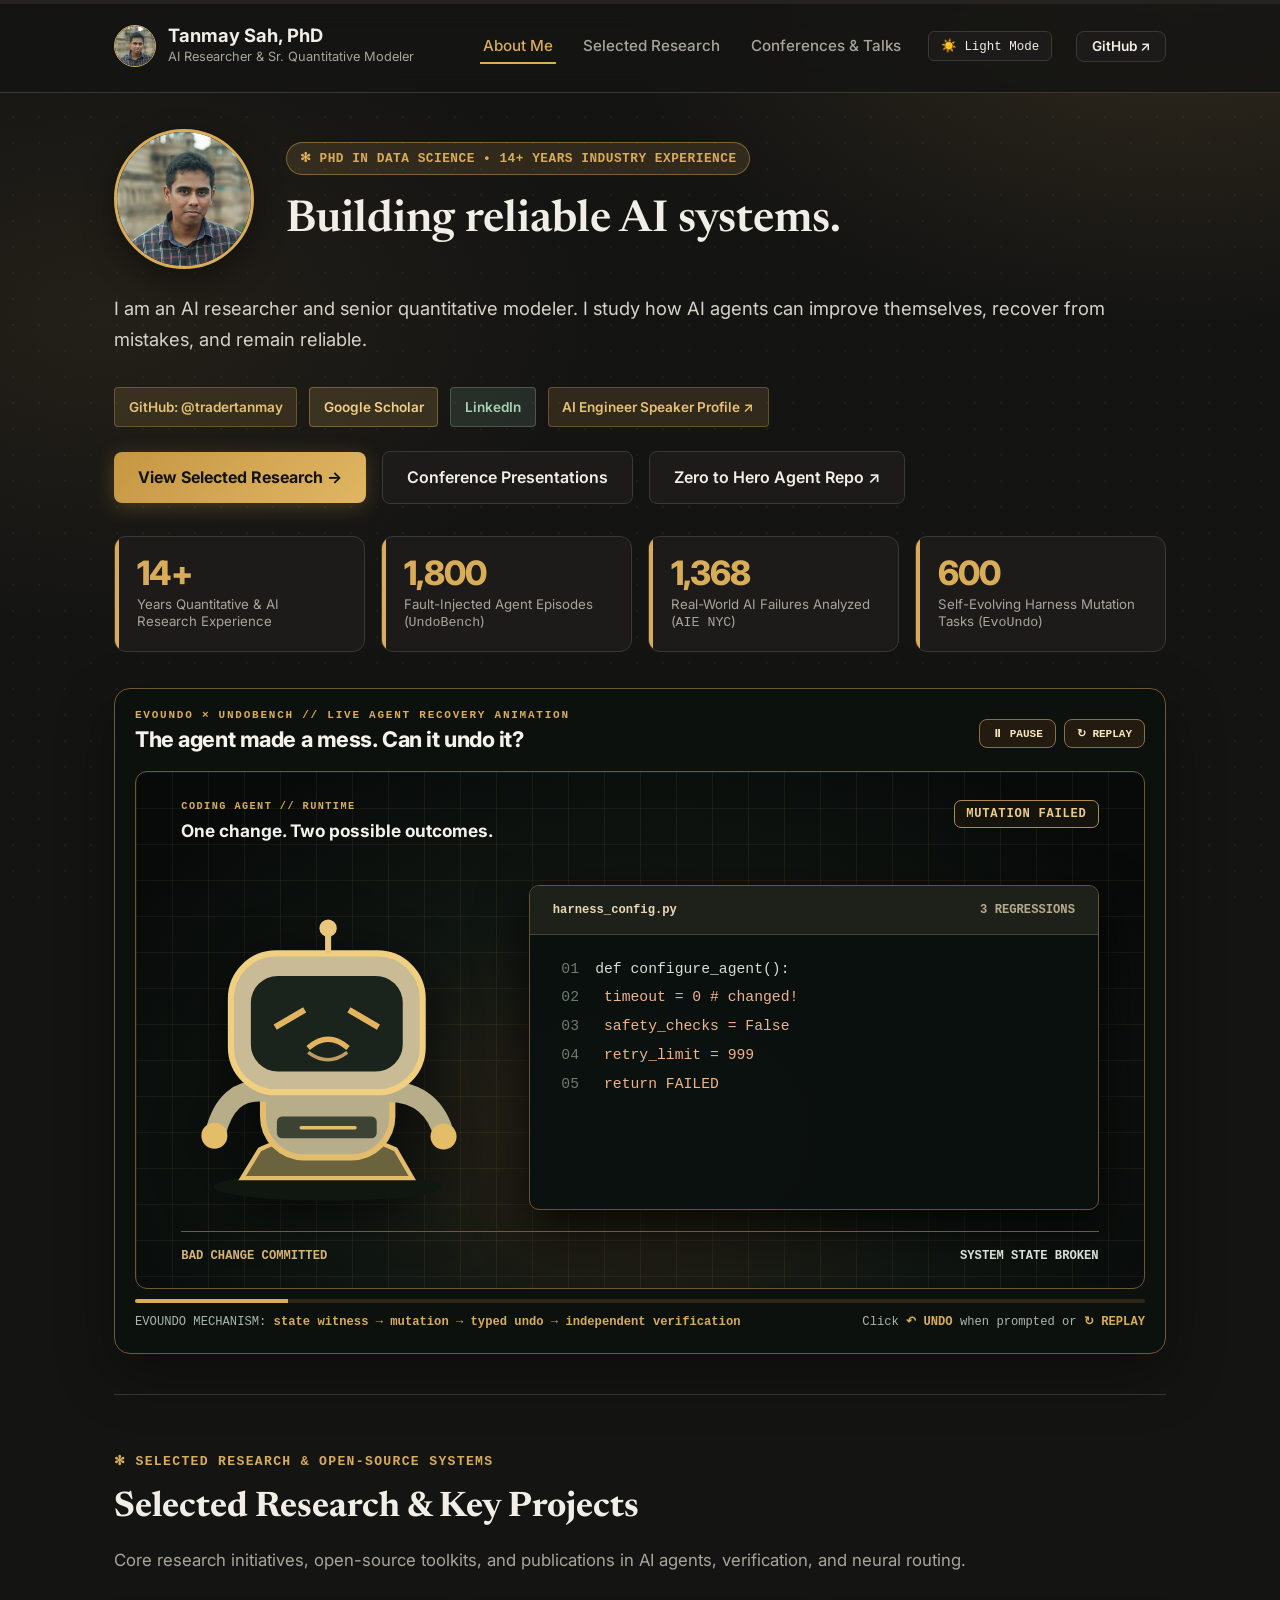
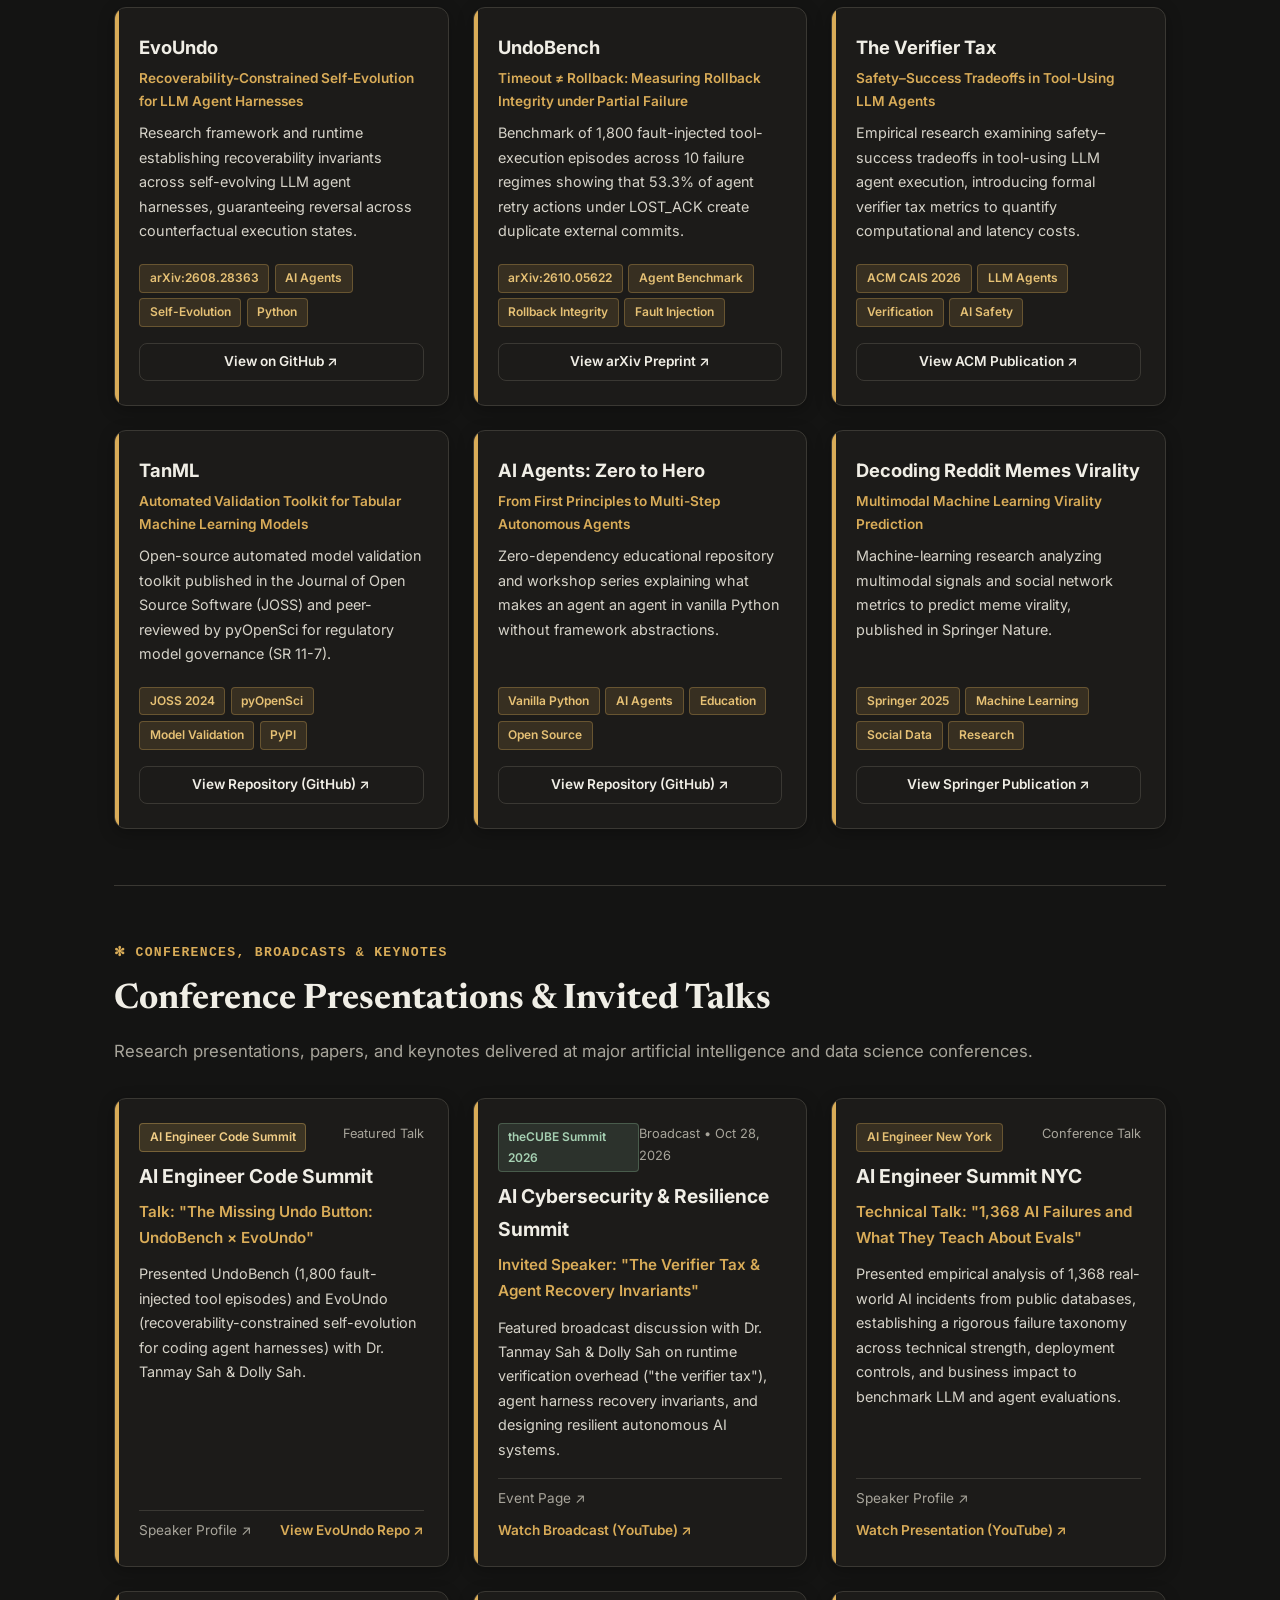
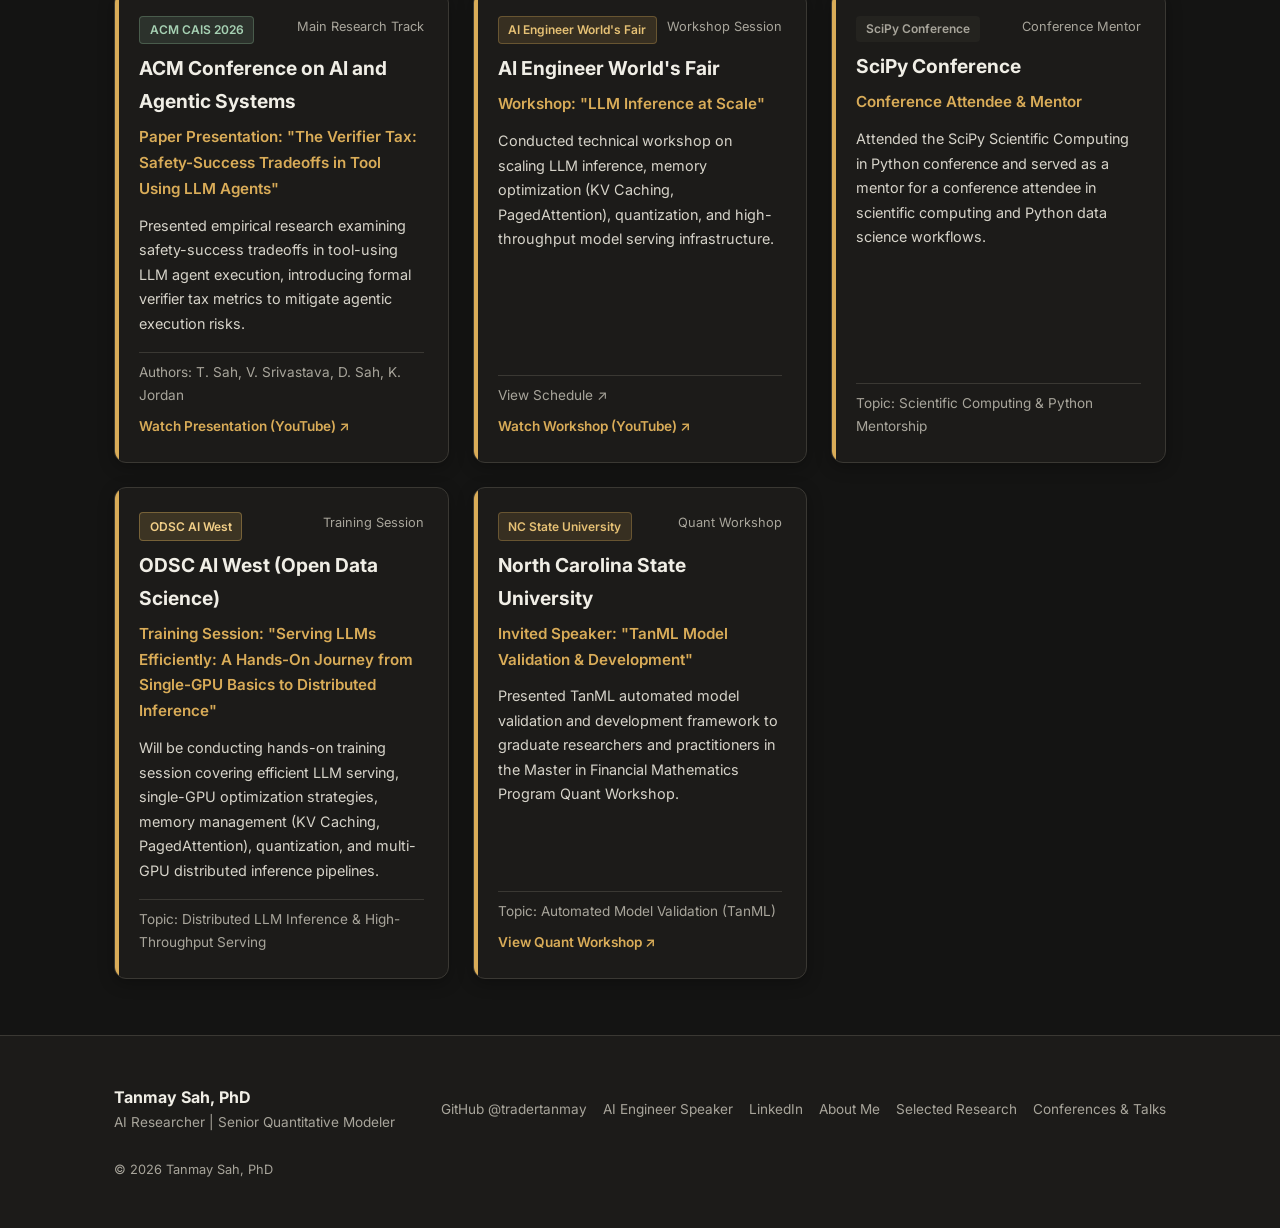
==== commit 1487325b: "Add AI Engineer speaker profile link (ai.engineer/speakers/tanmay-sah)" ====
--- a/index.html
+++ b/index.html
@@ -58,6 +58,7 @@
         <a href="https://github.com/tradertanmay" target="_blank" class="badge badge-primary" style="text-decoration: none; padding: 0.45rem 0.85rem; font-size: 0.85rem;">GitHub: @tradertanmay</a>
         <a href="https://scholar.google.com/citations?hl=en&user=zKhoa-QAAAAJ" target="_blank" class="badge badge-warning" style="text-decoration: none; padding: 0.45rem 0.85rem; font-size: 0.85rem;">Google Scholar</a>
         <a href="https://www.linkedin.com/in/tanmay-sah/" target="_blank" class="badge badge-success" style="text-decoration: none; padding: 0.45rem 0.85rem; font-size: 0.85rem;">LinkedIn</a>
+        <a href="https://ai.engineer/speakers/tanmay-sah" target="_blank" class="badge badge-primary" style="text-decoration: none; padding: 0.45rem 0.85rem; font-size: 0.85rem;">AI Engineer Speaker Profile ↗</a>
       </div>
 
       <div class="hero-actions">
@@ -220,7 +221,7 @@
             </p>
           </div>
           <div style="font-size: 0.85rem; color: var(--text-muted); border-top: 1px solid var(--border-color); padding-top: 0.5rem; display: flex; justify-content: space-between; align-items: center; flex-wrap: wrap; gap: 0.5rem;">
-            <span>Speakers: Tanmay Sah, PhD &amp; Dolly Sah</span>
+            <a href="https://ai.engineer/speakers/tanmay-sah" target="_blank" style="color: var(--text-muted); text-decoration: none;">Speaker Profile ↗</a>
             <a href="https://github.com/evoundo/evoundo" target="_blank" style="color: var(--accent-primary); font-weight: 600; text-decoration: none;">View EvoUndo Repo ↗</a>
           </div>
         </div>
@@ -257,7 +258,7 @@
             </p>
           </div>
           <div style="font-size: 0.85rem; color: var(--text-muted); border-top: 1px solid var(--border-color); padding-top: 0.5rem; display: flex; justify-content: space-between; align-items: center; flex-wrap: wrap; gap: 0.5rem;">
-            <span>Speakers: Vishal Srivastava & Tanmay Sah</span>
+            <a href="https://ai.engineer/speakers/tanmay-sah" target="_blank" style="color: var(--text-muted); text-decoration: none;">Speaker Profile ↗</a>
             <a href="https://www.youtube.com/watch?v=mMw3arwQsL0" target="_blank" style="color: var(--accent-primary); font-weight: 600; text-decoration: none;">Watch Presentation (YouTube) ↗</a>
           </div>
         </div>
@@ -364,8 +365,9 @@
         <p style="font-size: 0.85rem; color: var(--text-muted);">AI Researcher | Senior Quantitative Modeler</p>
       </div>
 
-      <div style="display: flex; gap: 1rem; font-size: 0.85rem;">
+      <div style="display: flex; gap: 1rem; font-size: 0.85rem; flex-wrap: wrap;">
         <a href="https://github.com/tradertanmay" target="_blank" style="color: var(--text-muted); text-decoration: none;">GitHub @tradertanmay</a>
+        <a href="https://ai.engineer/speakers/tanmay-sah" target="_blank" style="color: var(--text-muted); text-decoration: none;">AI Engineer Speaker</a>
         <a href="https://www.linkedin.com/in/tanmay-sah/" target="_blank" style="color: var(--text-muted); text-decoration: none;">LinkedIn</a>
         <a href="#about" style="color: var(--text-muted); text-decoration: none;">About Me</a>
         <a href="#research" style="color: var(--text-muted); text-decoration: none;">Selected Research</a>
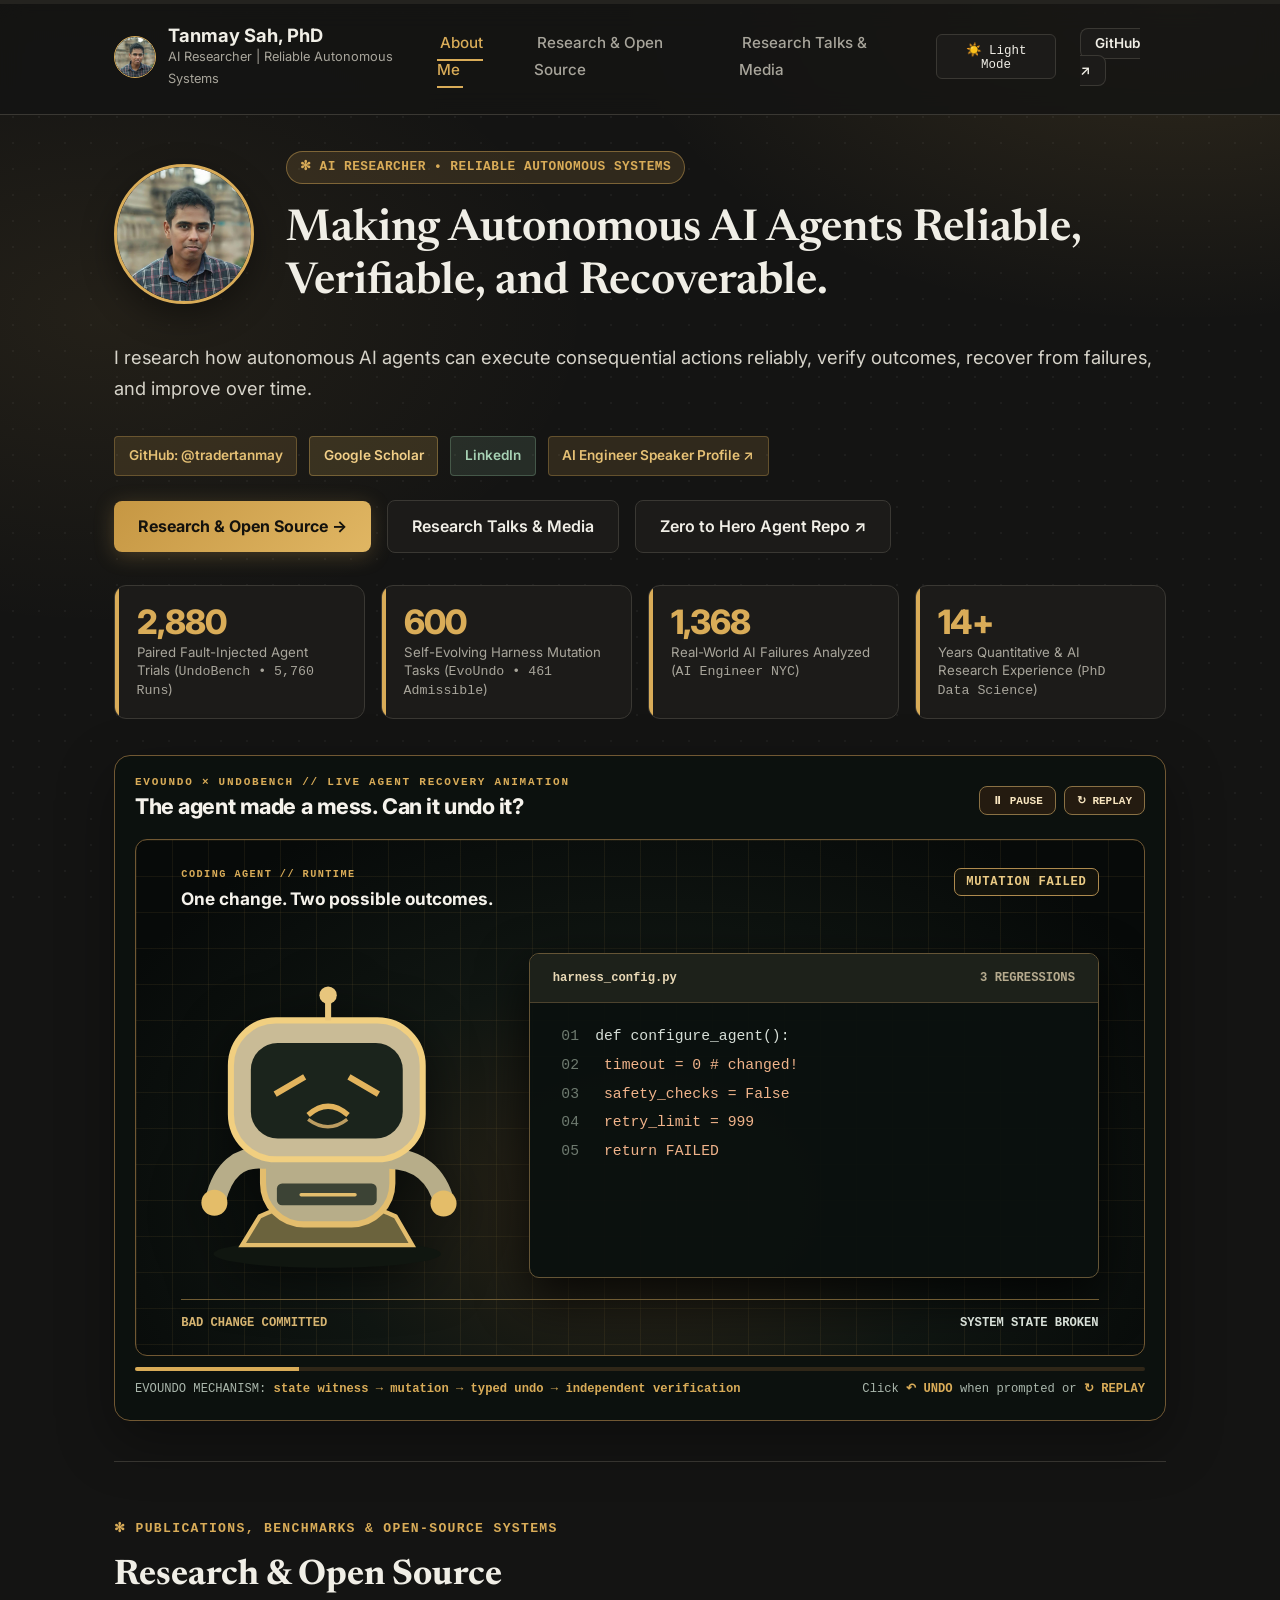
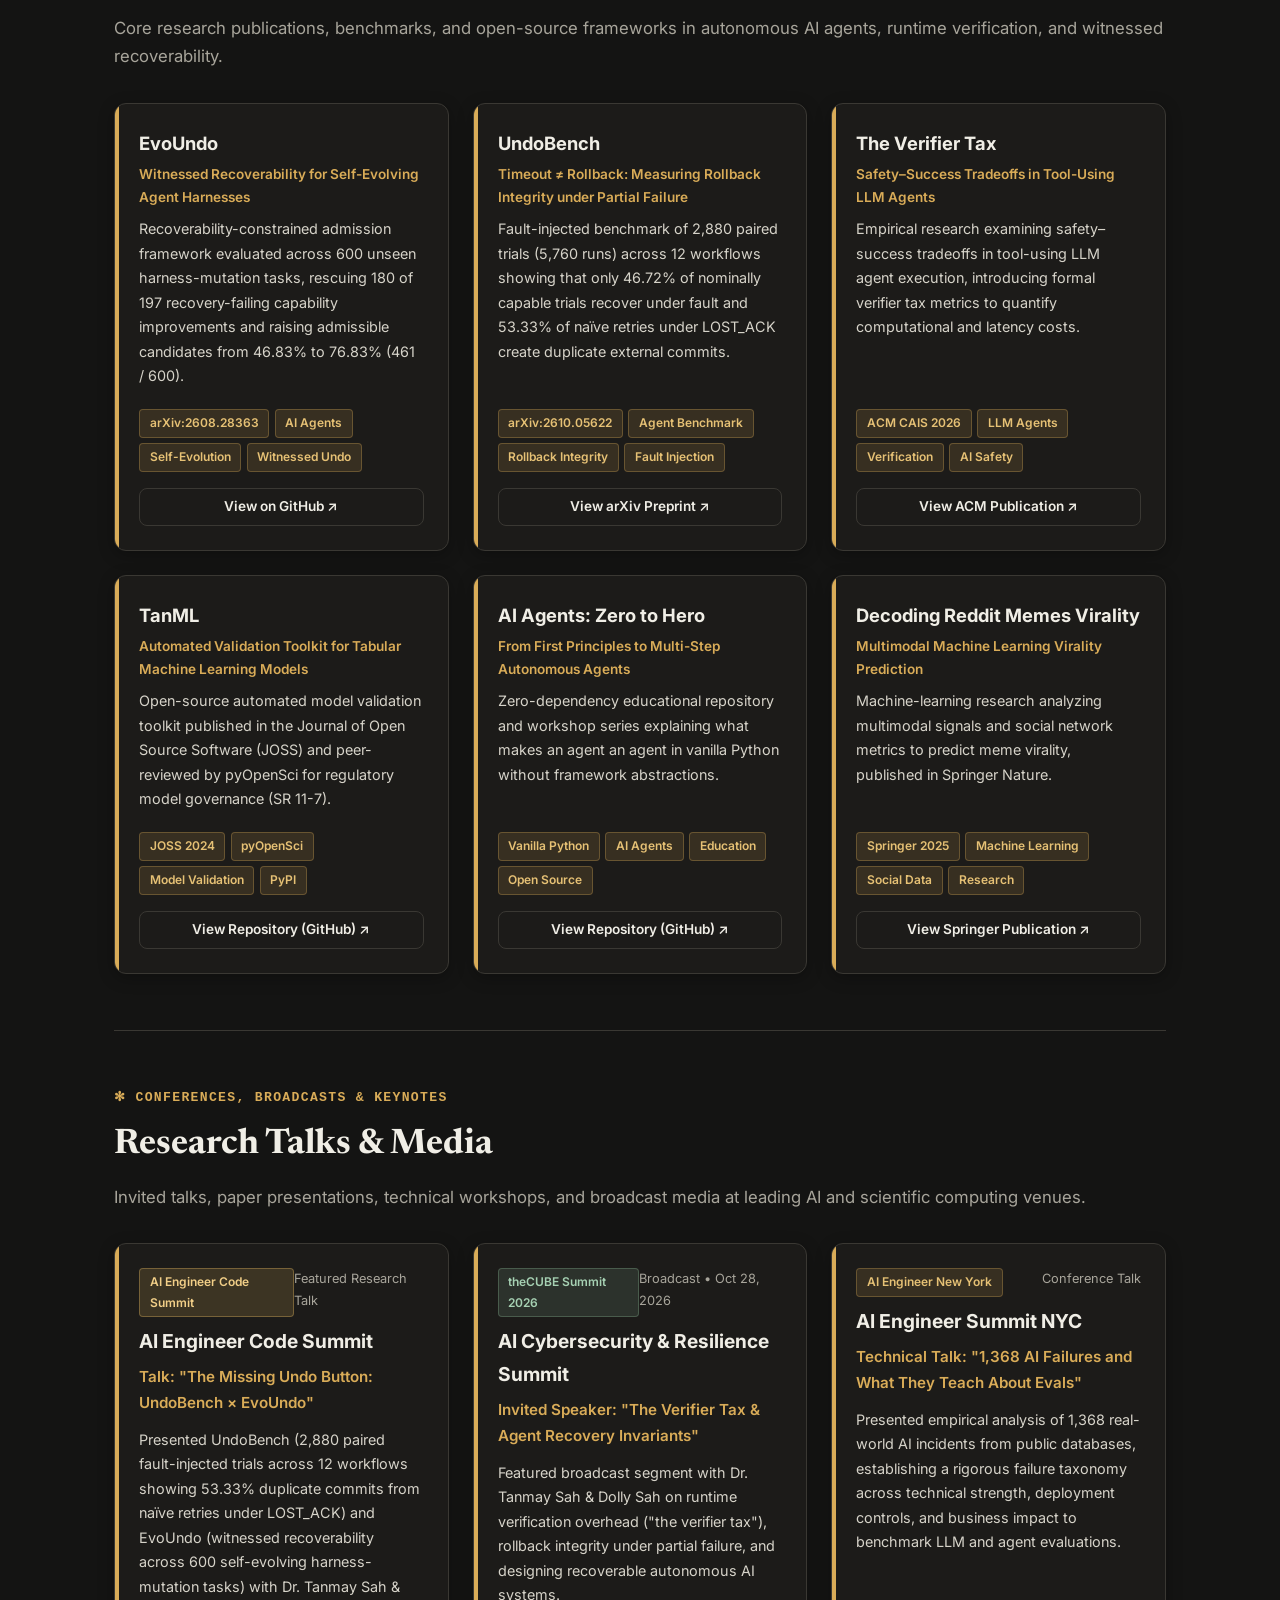
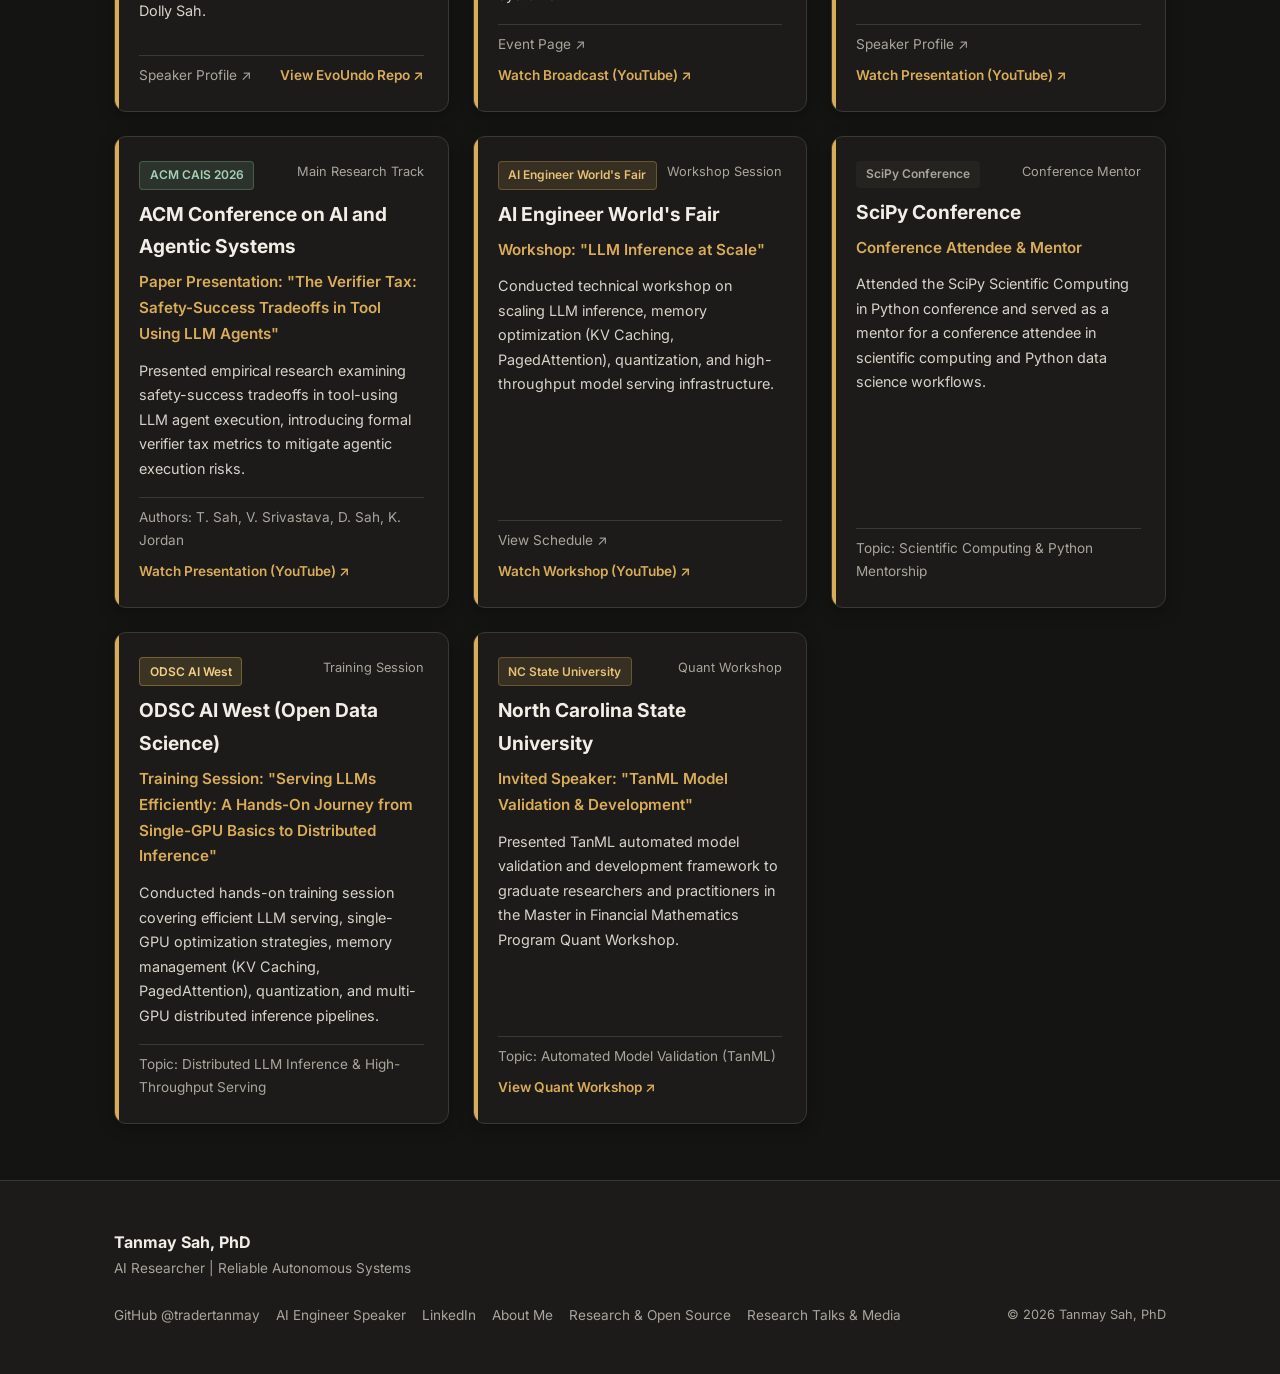
==== commit e8501502: "Update research positioning, section titles, event descriptions, and cited research statistics" ====
--- a/index.html
+++ b/index.html
@@ -3,8 +3,8 @@
 <head>
   <meta charset="UTF-8">
   <meta name="viewport" content="width=device-width, initial-scale=1.0">
-  <title>Tanmay Sah, PhD | AI Researcher & Senior Quantitative Modeler</title>
-  <meta name="description" content="Personal website of Dr. Tanmay Sah — AI Researcher & Senior Quantitative Modeler with 14+ years experience. Research, open source toolkits, and conference presentations.">
+  <title>Tanmay Sah, PhD | AI Researcher | Reliable Autonomous Systems</title>
+  <meta name="description" content="Personal research portfolio of Dr. Tanmay Sah — AI Researcher specializing in reliable autonomous systems, verification, recoverability, and self-evolving AI agents.">
   
   <!-- CSS Stylesheets -->
   <link rel="stylesheet" href="css/style.css">
@@ -23,14 +23,14 @@
         <img src="img/profile.jpg" alt="Tanmay Sah, PhD" class="brand-avatar" style="object-fit: cover; border: 1.5px solid var(--accent-primary);">
         <div class="brand-info">
           <h1>Tanmay Sah, PhD</h1>
-          <p>AI Researcher & Sr. Quantitative Modeler</p>
+          <p>AI Researcher | Reliable Autonomous Systems</p>
         </div>
       </a>
 
       <ul class="nav-links" id="nav-menu">
         <li><a href="#about" class="nav-link active">About Me</a></li>
-        <li><a href="#research" class="nav-link">Selected Research</a></li>
-        <li><a href="#conferences" class="nav-link">Conferences & Talks</a></li>
+        <li><a href="#research" class="nav-link">Research &amp; Open Source</a></li>
+        <li><a href="#conferences" class="nav-link">Research Talks &amp; Media</a></li>
         <li><button type="button" id="theme-toggle-btn" class="btn-icon" onclick="toggleSiteTheme()" style="font-family: var(--font-mono); font-size: 0.78rem;">☀️ Light Mode</button></li>
         <li><a href="https://github.com/tradertanmay" target="_blank" class="btn-secondary" style="padding: 0.4rem 0.9rem; font-size: 0.85rem;">GitHub ↗</a></li>
       </ul>
@@ -44,13 +44,13 @@
       <div style="display: flex; gap: 2rem; align-items: center; flex-wrap: wrap; margin-bottom: 1.5rem;">
         <img src="img/profile.jpg" alt="Dr. Tanmay Sah, PhD" style="width: 140px; height: 140px; border-radius: 50%; object-fit: cover; border: 3px solid var(--accent-primary); box-shadow: var(--shadow-md);">
         <div style="flex: 1; min-width: 280px;">
-          <div class="hero-tag">✻ PhD in Data Science &bull; 14+ Years Industry Experience</div>
-          <h2 class="hero-title" style="margin-bottom: 0.5rem;">Building reliable AI systems.</h2>
+          <div class="hero-tag">✻ AI Researcher &bull; Reliable Autonomous Systems</div>
+          <h2 class="hero-title" style="margin-bottom: 0.5rem;">Making Autonomous AI Agents Reliable, Verifiable, and Recoverable.</h2>
         </div>
       </div>
 
       <p class="hero-description">
-        I am an AI researcher and senior quantitative modeler. I study how AI agents can improve themselves, recover from mistakes, and remain reliable.
+        I research how autonomous AI agents can execute consequential actions reliably, verify outcomes, recover from failures, and improve over time.
       </p>
 
       <!-- Academic & Social Badges -->
@@ -62,28 +62,28 @@
       </div>
 
       <div class="hero-actions">
-        <a href="#research" class="btn-primary">View Selected Research →</a>
-        <a href="#conferences" class="btn-secondary">Conference Presentations</a>
+        <a href="#research" class="btn-primary">Research &amp; Open Source →</a>
+        <a href="#conferences" class="btn-secondary">Research Talks &amp; Media</a>
         <a href="https://github.com/tradertanmay/ai-agents-zero-to-hero" target="_blank" class="btn-secondary">Zero to Hero Agent Repo ↗</a>
       </div>
 
       <!-- Animated Research Metrics Strip -->
       <div class="stats-strip">
         <div class="stat-box reveal-item">
-          <div class="stat-num" data-count="14" data-suf="+">14+</div>
-          <div class="stat-lbl">Years Quantitative &amp; AI Research Experience</div>
+          <div class="stat-num" data-count="2880" data-sep="true">2,880</div>
+          <div class="stat-lbl">Paired Fault-Injected Agent Trials (<span style="font-family:var(--font-mono)">UndoBench &bull; 5,760 Runs</span>)</div>
         </div>
         <div class="stat-box reveal-item">
-          <div class="stat-num" data-count="1800" data-sep="true">1,800</div>
-          <div class="stat-lbl">Fault-Injected Agent Episodes (<span style="font-family:var(--font-mono)">UndoBench</span>)</div>
+          <div class="stat-num" data-count="600">600</div>
+          <div class="stat-lbl">Self-Evolving Harness Mutation Tasks (<span style="font-family:var(--font-mono)">EvoUndo &bull; 461 Admissible</span>)</div>
         </div>
         <div class="stat-box reveal-item">
           <div class="stat-num" data-count="1368" data-sep="true">1,368</div>
-          <div class="stat-lbl">Real-World AI Failures Analyzed (<span style="font-family:var(--font-mono)">AIE NYC</span>)</div>
+          <div class="stat-lbl">Real-World AI Failures Analyzed (<span style="font-family:var(--font-mono)">AI Engineer NYC</span>)</div>
         </div>
         <div class="stat-box reveal-item">
-          <div class="stat-num" data-count="600">600</div>
-          <div class="stat-lbl">Self-Evolving Harness Mutation Tasks (<span style="font-family:var(--font-mono)">EvoUndo</span>)</div>
+          <div class="stat-num" data-count="14" data-suf="+">14+</div>
+          <div class="stat-lbl">Years Quantitative &amp; AI Research Experience (<span style="font-family:var(--font-mono)">PhD Data Science</span>)</div>
         </div>
       </div>
 
@@ -187,23 +187,23 @@
       </div>
     </section>
 
-    <!-- 2. SELECTED RESEARCH & KEY PROJECTS -->
+    <!-- 2. RESEARCH & OPEN SOURCE -->
     <section class="section" id="research">
       <div class="section-header">
-        <div class="section-kicker">selected research &amp; open-source systems</div>
-        <h2 class="section-title">Selected Research &amp; Key Projects</h2>
-        <p class="section-subtitle">Core research initiatives, open-source toolkits, and publications in AI agents, verification, and neural routing.</p>
+        <div class="section-kicker">publications, benchmarks &amp; open-source systems</div>
+        <h2 class="section-title">Research &amp; Open Source</h2>
+        <p class="section-subtitle">Core research publications, benchmarks, and open-source frameworks in autonomous AI agents, runtime verification, and witnessed recoverability.</p>
       </div>
 
       <div class="grid-2" id="resume-projects-grid"></div>
     </section>
 
-    <!-- 3. CONFERENCE PRESENTATIONS & INVITED TALKS -->
+    <!-- 3. RESEARCH TALKS & MEDIA -->
     <section class="section" id="conferences">
       <div class="section-header">
         <div class="section-kicker">conferences, broadcasts &amp; keynotes</div>
-        <h2 class="section-title">Conference Presentations &amp; Invited Talks</h2>
-        <p class="section-subtitle">Research presentations, papers, and keynotes delivered at major artificial intelligence and data science conferences.</p>
+        <h2 class="section-title">Research Talks &amp; Media</h2>
+        <p class="section-subtitle">Invited talks, paper presentations, technical workshops, and broadcast media at leading AI and scientific computing venues.</p>
       </div>
 
       <div class="grid-2">
@@ -212,12 +212,12 @@
           <div>
             <div style="display: flex; justify-content: space-between; align-items: flex-start; margin-bottom: 0.5rem;">
               <span class="badge badge-warning">AI Engineer Code Summit</span>
-              <span style="font-size: 0.8rem; color: var(--text-muted);">Featured Talk</span>
+              <span style="font-size: 0.8rem; color: var(--text-muted);">Featured Research Talk</span>
             </div>
             <h3 style="font-size: 1.2rem; color: var(--text-ink); margin-bottom: 0.4rem;">AI Engineer Code Summit</h3>
             <p style="font-size: 0.95rem; color: var(--accent-primary); font-weight: 600; margin-bottom: 0.75rem;">Talk: "The Missing Undo Button: UndoBench &times; EvoUndo"</p>
             <p style="font-size: 0.9rem; color: var(--text-body); margin-bottom: 1rem;">
-              Presented UndoBench (1,800 fault-injected tool episodes) and EvoUndo (recoverability-constrained self-evolution for coding agent harnesses) with Dr. Tanmay Sah &amp; Dolly Sah.
+              Presented UndoBench (2,880 paired fault-injected trials across 12 workflows showing 53.33% duplicate commits from naïve retries under LOST_ACK) and EvoUndo (witnessed recoverability across 600 self-evolving harness-mutation tasks) with Dr. Tanmay Sah &amp; Dolly Sah.
             </p>
           </div>
           <div style="font-size: 0.85rem; color: var(--text-muted); border-top: 1px solid var(--border-color); padding-top: 0.5rem; display: flex; justify-content: space-between; align-items: center; flex-wrap: wrap; gap: 0.5rem;">
@@ -232,10 +232,10 @@
               <span class="badge badge-success">theCUBE Summit 2026</span>
               <span style="font-size: 0.8rem; color: var(--text-muted);">Broadcast &bull; Oct 28, 2026</span>
             </div>
-            <h3 style="font-size: 1.2rem; color: var(--text-ink); margin-bottom: 0.4rem;">AI Cybersecurity & Resilience Summit</h3>
-            <p style="font-size: 0.95rem; color: var(--accent-primary); font-weight: 600; margin-bottom: 0.75rem;">Invited Speaker: "The Verifier Tax & Agent Recovery Invariants"</p>
-            <p style="font-size: 0.9rem; color: var(--text-body); margin-bottom: 1rem;">
-              Featured broadcast discussion with Dr. Tanmay Sah & Dolly Sah on runtime verification overhead ("the verifier tax"), agent harness recovery invariants, and designing resilient autonomous AI systems.
+            <h3 style="font-size: 1.2rem; color: var(--text-ink); margin-bottom: 0.4rem;">AI Cybersecurity &amp; Resilience Summit</h3>
+            <p style="font-size: 0.95rem; color: var(--accent-primary); font-weight: 600; margin-bottom: 0.75rem;">Invited Speaker: "The Verifier Tax &amp; Agent Recovery Invariants"</p>
+            <p style="font-size: 0.9rem; color: var(--text-body); margin-bottom: 1rem;">
+              Featured broadcast segment with Dr. Tanmay Sah &amp; Dolly Sah on runtime verification overhead ("the verifier tax"), rollback integrity under partial failure, and designing recoverable autonomous AI systems.
             </p>
           </div>
           <div style="font-size: 0.85rem; color: var(--text-muted); border-top: 1px solid var(--border-color); padding-top: 0.5rem; display: flex; justify-content: space-between; align-items: center; flex-wrap: wrap; gap: 0.5rem;">
@@ -327,7 +327,7 @@
             <h3 style="font-size: 1.2rem; color: var(--text-ink); margin-bottom: 0.4rem;">ODSC AI West (Open Data Science)</h3>
             <p style="font-size: 0.95rem; color: var(--accent-primary); font-weight: 600; margin-bottom: 0.75rem;">Training Session: "Serving LLMs Efficiently: A Hands-On Journey from Single-GPU Basics to Distributed Inference"</p>
             <p style="font-size: 0.9rem; color: var(--text-body); margin-bottom: 1rem;">
-              Will be conducting hands-on training session covering efficient LLM serving, single-GPU optimization strategies, memory management (KV Caching, PagedAttention), quantization, and multi-GPU distributed inference pipelines.
+              Conducted hands-on training session covering efficient LLM serving, single-GPU optimization strategies, memory management (KV Caching, PagedAttention), quantization, and multi-GPU distributed inference pipelines.
             </p>
           </div>
           <div style="font-size: 0.85rem; color: var(--text-muted); border-top: 1px solid var(--border-color); padding-top: 0.5rem;">
@@ -362,7 +362,7 @@
     <div class="container footer-content">
       <div>
         <h4 style="font-size: 1rem; color: var(--text-ink); font-weight: 700;">Tanmay Sah, PhD</h4>
-        <p style="font-size: 0.85rem; color: var(--text-muted);">AI Researcher | Senior Quantitative Modeler</p>
+        <p style="font-size: 0.85rem; color: var(--text-muted);">AI Researcher | Reliable Autonomous Systems</p>
       </div>
 
       <div style="display: flex; gap: 1rem; font-size: 0.85rem; flex-wrap: wrap;">
@@ -370,8 +370,8 @@
         <a href="https://ai.engineer/speakers/tanmay-sah" target="_blank" style="color: var(--text-muted); text-decoration: none;">AI Engineer Speaker</a>
         <a href="https://www.linkedin.com/in/tanmay-sah/" target="_blank" style="color: var(--text-muted); text-decoration: none;">LinkedIn</a>
         <a href="#about" style="color: var(--text-muted); text-decoration: none;">About Me</a>
-        <a href="#research" style="color: var(--text-muted); text-decoration: none;">Selected Research</a>
-        <a href="#conferences" style="color: var(--text-muted); text-decoration: none;">Conferences & Talks</a>
+        <a href="#research" style="color: var(--text-muted); text-decoration: none;">Research &amp; Open Source</a>
+        <a href="#conferences" style="color: var(--text-muted); text-decoration: none;">Research Talks &amp; Media</a>
       </div>
 
       <div style="font-size: 0.8rem; color: var(--text-muted);">
